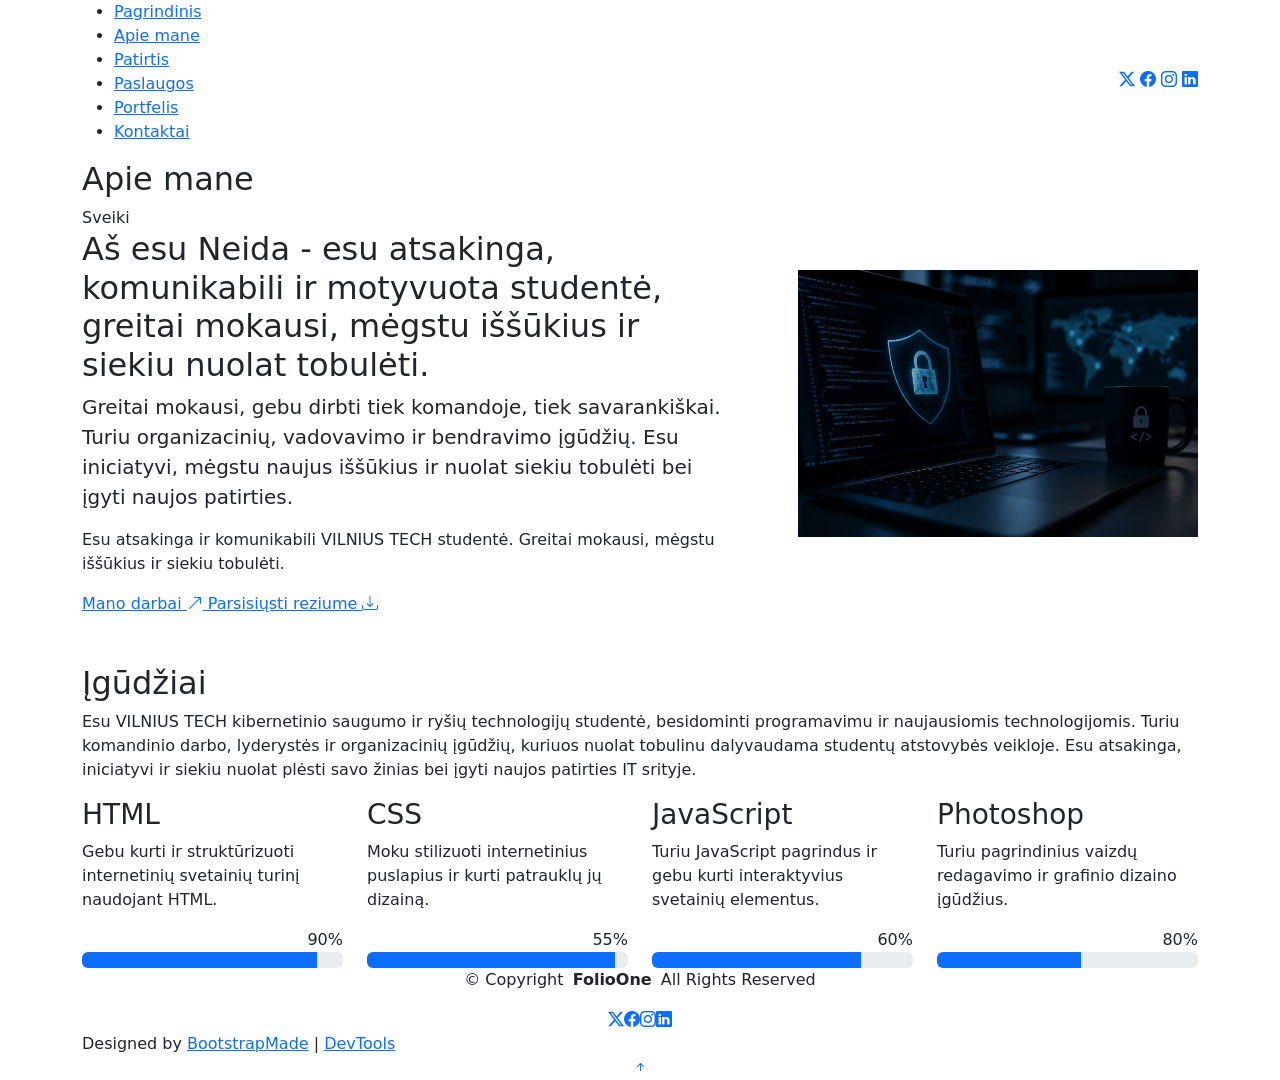
==== about.html @ a446fcab ".." ====
<!DOCTYPE html>
<html lang="en">

<head>
  <meta charset="utf-8">
  <meta content="width=device-width, initial-scale=1.0" name="viewport">
  <title>About - FolioOne Bootstrap Template</title>
  <meta name="description" content="">
  <meta name="keywords" content="">

  <!-- Favicons -->
  <link href="assets/img/favicon.png" rel="icon">
  <link href="assets/img/apple-touch-icon.png" rel="apple-touch-icon">

  <!-- Fonts -->
  <link href="https://fonts.googleapis.com" rel="preconnect">
  <link href="https://fonts.gstatic.com" rel="preconnect" crossorigin>
  <link href="https://fonts.googleapis.com/css2?family=Roboto:ital,wght@0,100;0,300;0,400;0,500;0,700;0,900;1,100;1,300;1,400;1,500;1,700;1,900&family=Poppins:ital,wght@0,100;0,200;0,300;0,400;0,500;0,600;0,700;0,800;0,900;1,100;1,200;1,300;1,400;1,500;1,600;1,700;1,800;1,900&family=Raleway:ital,wght@0,100;0,200;0,300;0,400;0,500;0,600;0,700;0,800;0,900;1,100;1,200;1,300;1,400;1,500;1,600;1,700;1,800;1,900&display=swap" rel="stylesheet">

  <!-- Vendor CSS Files -->
  <link href="assets/vendor/bootstrap/css/bootstrap.min.css" rel="stylesheet">
  <link href="assets/vendor/bootstrap-icons/bootstrap-icons.css" rel="stylesheet">
  <link href="assets/vendor/aos/aos.css" rel="stylesheet">
  <link href="assets/vendor/swiper/swiper-bundle.min.css" rel="stylesheet">
  <link href="assets/vendor/glightbox/css/glightbox.min.css" rel="stylesheet">

  <!-- Main CSS File -->
  <link href="assets/css/main.css" rel="stylesheet">

  <!-- =======================================================
  * Template Name: FolioOne
  * Template URL: https://bootstrapmade.com/folioone-bootstrap-portfolio-website-template/
  * Updated: Aug 23 2025 with Bootstrap v5.3.7
  * Author: BootstrapMade.com
  * License: https://bootstrapmade.com/license/
  ======================================================== -->
</head>

<body class="about-page">

  <header id="header" class="header d-flex align-items-center light-background sticky-top">
    <div class="container position-relative d-flex align-items-center justify-content-between">

      <!-- <a href="index.html" class="logo d-flex align-items-center me-auto me-xl-0">
      <img src="assets/img/logo.webp" alt="">
      <h1 class="sitename">FolioOne</h1> 
    </a> -->

      <nav id="navmenu" class="navmenu">
        <ul>
          <li><a href="index.html">Pagrindinis</a></li>
          <li><a href="about.html" class="active">Apie mane</a></li>
          <li><a href="resume.html">Patirtis</a></li>
          <li><a href="services.html">Paslaugos</a></li>
          <li><a href="portfolio.html">Portfelis</a></li>
          <li><a href="contact.html">Kontaktai</a></li>
        </ul>
        <i class="mobile-nav-toggle d-xl-none bi bi-list"></i>
      </nav>

      <div class="header-social-links">
        <a href="#" class="twitter"><i class="bi bi-twitter-x"></i></a>
        <a href="#" class="facebook"><i class="bi bi-facebook"></i></a>
        <a href="#" class="instagram"><i class="bi bi-instagram"></i></a>
        <a href="#" class="linkedin"><i class="bi bi-linkedin"></i></a>
      </div>

    </div>
  </header>

  <main class="main">

    <!-- About Section -->
    <section id="about" class="about section">

      <!-- Section Title -->
      <div class="container section-title" data-aos="fade-up">
        <h2>Apie mane</h2>
      </div><!-- End Section Title -->

      <div class="container" data-aos="fade-up" data-aos-delay="100">

        <!-- Intro + Photo -->
        <div class="row align-items-center justify-content-between gy-5 mb-5">
          <div class="col-lg-7" data-aos="fade-right" data-aos-delay="150">
            <div class="intro-content">
              <span class="eyebrow">Sveiki</span>
              <h2 class="headline">Aš esu Neida - esu atsakinga, komunikabili ir motyvuota studentė, greitai mokausi, mėgstu iššūkius ir siekiu nuolat tobulėti.</h2>
              <p class="lead">
                Greitai mokausi, gebu dirbti tiek komandoje, tiek savarankiškai. Turiu organizacinių, vadovavimo ir bendravimo įgūdžių. Esu iniciatyvi, mėgstu naujus iššūkius ir nuolat siekiu tobulėti bei įgyti naujos patirties.
              </p>
                Esu atsakinga ir komunikabili VILNIUS TECH studentė. Greitai mokausi, mėgstu iššūkius ir siekiu tobulėti.
              </p>

              <div class="cta-group">
                <a href="#portfolio" class="btn-ghost">
                  Mano darbai <i class="bi bi-arrow-up-right"></i>
                </a>
                <a href="#" class="link-underline">
                  Parsisiųsti reziume <i class="bi bi-download"></i>
                </a>
              </div>
            </div>
          </div>

          <div class="col-lg-5" data-aos="zoom-in" data-aos-delay="250">
            <figure class="profile-figure text-center text-lg-end">
             <img src="assets/img/profile/Kibernetinio saugumo darbo vieta.png" alt="Kibernetinis saugumas" style="width: 400px; height: auto;">
            </figure>
          </div>
        </div>
        <!-- End Intro + Photo -->
      </div>
    </section><!-- /About Section -->

    <!-- Skills Section -->
    <section id="skills" class="skills section">

      <!-- Section Title -->
      <div class="container section-title" data-aos="fade-up">
        <h2>Įgūdžiai</h2>
        <p>Esu VILNIUS TECH kibernetinio saugumo ir ryšių technologijų studentė, besidominti programavimu ir naujausiomis technologijomis. Turiu komandinio darbo, lyderystės ir organizacinių įgūdžių, kuriuos nuolat tobulinu dalyvaudama studentų atstovybės veikloje. Esu atsakinga, iniciatyvi ir siekiu nuolat plėsti savo žinias bei įgyti naujos patirties IT srityje.</p>
      </div><!-- End Section Title -->

      <div class="container" data-aos="fade-up" data-aos-delay="100">

        <div class="row g-4 skills-animation">

          <div class="col-md-6 col-lg-3" data-aos="fade-up" data-aos-delay="100">
            <div class="skill-box">
              <h3>HTML</h3>
              <p>Gebu kurti ir struktūrizuoti internetinių svetainių turinį naudojant HTML.</p>
              <span class="text-end d-block">90%</span>
              <div class="progress">
                <div class="progress-bar" role="progressbar" aria-valuenow="90" aria-valuemin="0" aria-valuemax="100"></div>
              </div>
            </div>
          </div>

          <div class="col-md-6 col-lg-3" data-aos="fade-up" data-aos-delay="200">
            <div class="skill-box">
              <h3>CSS</h3>
              <p>Moku stilizuoti internetinius puslapius ir kurti patrauklų jų dizainą.</p>
              <span class="text-end d-block">55%</span>
              <div class="progress">
                <div class="progress-bar" role="progressbar" aria-valuenow="95" aria-valuemin="0" aria-valuemax="100"></div>
              </div>
            </div>
          </div>

          <div class="col-md-6 col-lg-3" data-aos="fade-up" data-aos-delay="300">
            <div class="skill-box">
              <h3>JavaScript</h3>
              <p>Turiu JavaScript pagrindus ir gebu kurti interaktyvius svetainių elementus.</p>
              <span class="text-end d-block">60%</span>
              <div class="progress">
                <div class="progress-bar" role="progressbar" aria-valuenow="80" aria-valuemin="0" aria-valuemax="100"></div>
              </div>
            </div>
          </div>

          <div class="col-md-6 col-lg-3" data-aos="fade-up" data-aos-delay="400">
            <div class="skill-box">
              <h3>Photoshop</h3>
              <p>Turiu pagrindinius vaizdų redagavimo ir grafinio dizaino įgūdžius.</p>
              <span class="text-end d-block">80%</span>
              <div class="progress">
                <div class="progress-bar" role="progressbar" aria-valuenow="55" aria-valuemin="0" aria-valuemax="100">
                </div>
              </div>
            </div>
          </div>

        </div>

      </div>

    </section><!-- /Skills Section -->
  </main>

  <footer id="footer" class="footer">

    <div class="container">
      <div class="copyright text-center ">
        <p>© <span>Copyright</span> <strong class="px-1 sitename">FolioOne</strong> <span>All Rights Reserved<br></span></p>
      </div>
      <div class="social-links d-flex justify-content-center">
        <a href=""><i class="bi bi-twitter-x"></i></a>
        <a href=""><i class="bi bi-facebook"></i></a>
        <a href=""><i class="bi bi-instagram"></i></a>
        <a href=""><i class="bi bi-linkedin"></i></a>
      </div>
      <div class="credits">
        <!-- All the links in the footer should remain intact. -->
        <!-- You can delete the links only if you've purchased the pro version. -->
        <!-- Licensing information: https://bootstrapmade.com/license/ -->
        <!-- Purchase the pro version with working PHP/AJAX contact form: [buy-url] -->
        Designed by <a href="https://bootstrapmade.com/">BootstrapMade</a> | <a href="https://bootstrapmade.com/tools/">DevTools</a>
      </div>
    </div>

  </footer>

  <!-- Scroll Top -->
  <a href="#" id="scroll-top" class="scroll-top d-flex align-items-center justify-content-center"><i class="bi bi-arrow-up-short"></i></a>

  <!-- Preloader -->
  <div id="preloader"></div>

  <!-- Vendor JS Files -->
  <script src="assets/vendor/bootstrap/js/bootstrap.bundle.min.js"></script>
  <script src="assets/vendor/php-email-form/validate.js"></script>
  <script src="assets/vendor/aos/aos.js"></script>
  <script src="assets/vendor/typed.js/typed.umd.js"></script>
  <script src="assets/vendor/waypoints/noframework.waypoints.js"></script>
  <script src="assets/vendor/purecounter/purecounter_vanilla.js"></script>
  <script src="assets/vendor/swiper/swiper-bundle.min.js"></script>
  <script src="assets/vendor/imagesloaded/imagesloaded.pkgd.min.js"></script>
  <script src="assets/vendor/isotope-layout/isotope.pkgd.min.js"></script>
  <script src="assets/vendor/glightbox/js/glightbox.min.js"></script>

  <!-- Main JS File -->
  <script src="assets/js/main.js"></script>

</body>

</html>
---- assets/css/main.css ----
/**
* Template Name: FolioOne
* Template URL: https://bootstrapmade.com/folioone-bootstrap-portfolio-website-template/
* Updated: Aug 23 2025 with Bootstrap v5.3.7
* Author: BootstrapMade.com
* License: https://bootstrapmade.com/license/
*/

/*--------------------------------------------------------------
# Font & Color Variables
# Help: https://bootstrapmade.com/color-system/
--------------------------------------------------------------*/
/* Fonts */
:root {
  --default-font: "Roboto",  system-ui, -apple-system, "Segoe UI", Roboto, "Helvetica Neue", Arial, "Noto Sans", "Liberation Sans", sans-serif, "Apple Color Emoji", "Segoe UI Emoji", "Segoe UI Symbol", "Noto Color Emoji";
  --heading-font: "Raleway",  sans-serif;
  --nav-font: "Poppins",  sans-serif;
}

/* Global Colors - The following color variables are used throughout the website. Updating them here will change the color scheme of the entire website */
:root { 
  --background-color: #101a20; /* Background color for the entire website, including individual sections */
  --default-color: #e7f2f7; /* Default color used for the majority of the text content across the entire website */
  --heading-color: #ffffff; /* Color for headings, subheadings and title throughout the website */
  --accent-color: #1387c1; /* Accent color that represents your brand on the website. It's used for buttons, links, and other elements that need to stand out */
  --surface-color: #141f26; /* The surface color is used as a background of boxed elements within sections, such as cards, icon boxes, or other elements that require a visual separation from the global background. */
  --contrast-color: #ffffff; /* Contrast color for text, ensuring readability against backgrounds of accent, heading, or default colors. */
}

/* Nav Menu Colors - The following color variables are used specifically for the navigation menu. They are separate from the global colors to allow for more customization options */
:root {
  --nav-color: #ffffff;  /* The default color of the main navmenu links */
  --nav-hover-color: #1387c1; /* Applied to main navmenu links when they are hovered over or active */
  --nav-mobile-background-color: #213642; /* Used as the background color for mobile navigation menu */
  --nav-dropdown-background-color: #051117; /* Used as the background color for dropdown items that appear when hovering over primary navigation items */
  --nav-dropdown-color: #e7f2f7; /* Used for navigation links of the dropdown items in the navigation menu. */
  --nav-dropdown-hover-color: #1387c1; /* Similar to --nav-hover-color, this color is applied to dropdown navigation links when they are hovered over. */
}

/* Color Presets - These classes override global colors when applied to any section or element, providing reuse of the sam color scheme. */

.light-background {
  --background-color: #142027;
  --surface-color: #325264;
}

.dark-background {
  --background-color: #0b1419;
  --default-color: #ffffff;
  --heading-color: #ffffff;
  --surface-color: #252525;
  --contrast-color: #ffffff;
}

/* Smooth scroll */
:root {
  scroll-behavior: smooth;
}

/*--------------------------------------------------------------
# General Styling & Shared Classes
--------------------------------------------------------------*/
body {
  color: var(--default-color);
  background-color: var(--background-color);
  font-family: var(--default-font);
}

a {
  color: var(--accent-color);
  text-decoration: none;
  transition: 0.3s;
}

a:hover {
  color: color-mix(in srgb, var(--accent-color), transparent 25%);
  text-decoration: none;
}

h1,
h2,
h3,
h4,
h5,
h6 {
  color: var(--heading-color);
  font-family: var(--heading-font);
}

/* PHP Email Form Messages
------------------------------*/
.php-email-form .error-message {
  display: none;
  background: #df1529;
  color: #ffffff;
  text-align: left;
  padding: 15px;
  margin-bottom: 24px;
  font-weight: 600;
}

.php-email-form .sent-message {
  display: none;
  color: #ffffff;
  background: #059652;
  text-align: center;
  padding: 15px;
  margin-bottom: 24px;
  font-weight: 600;
}

.php-email-form .loading {
  display: none;
  background: var(--surface-color);
  text-align: center;
  padding: 15px;
  margin-bottom: 24px;
}

.php-email-form .loading:before {
  content: "";
  display: inline-block;
  border-radius: 50%;
  width: 24px;
  height: 24px;
  margin: 0 10px -6px 0;
  border: 3px solid var(--accent-color);
  border-top-color: var(--surface-color);
  animation: php-email-form-loading 1s linear infinite;
}

@keyframes php-email-form-loading {
  0% {
    transform: rotate(0deg);
  }

  100% {
    transform: rotate(360deg);
  }
}

/*--------------------------------------------------------------
# Global Header
--------------------------------------------------------------*/
.header {
  --background-color: rgba(255, 255, 255, 0);
  color: var(--default-color);
  background-color: var(--background-color);
  padding: 15px 0;
  transition: all 0.5s;
  z-index: 997;
  border-bottom: 1px solid color-mix(in srgb, var(--default-color), transparent 92%);
}

.header .logo {
  line-height: 1;
}

.header .logo img {
  max-height: 36px;
  margin-right: 8px;
}

.header .logo h1 {
  font-size: 32px;
  margin: 0;
  font-weight: 400;
  color: var(--heading-color);
}

.header .header-social-links {
  padding-right: 15px;
}

.header .header-social-links a {
  color: color-mix(in srgb, var(--default-color), transparent 40%);
  padding-left: 6px;
  display: inline-block;
  transition: 0.3s;
  font-size: 16px;
}

.header .header-social-links a:hover {
  color: var(--default-color);
}

.header .header-social-links a i {
  line-height: 0px;
}

@media (max-width: 1200px) {
  .header .logo {
    order: 1;
  }

  .header .header-social-links {
    order: 2;
  }

  .header .navmenu {
    order: 3;
  }
}

/* Global Header on Scroll
------------------------------*/
.scrolled .header {
  --background-color: rgba(16, 26, 32, 0.9);
}

/*--------------------------------------------------------------
# Navigation Menu
--------------------------------------------------------------*/
/* Desktop Navigation */
@media (min-width: 1200px) {
  .navmenu {
    padding: 0;
  }

  .navmenu ul {
    margin: 0;
    padding: 0;
    display: flex;
    list-style: none;
    align-items: center;
  }

  .navmenu li {
    position: relative;
  }

  .navmenu>ul>li {
    white-space: nowrap;
    padding: 15px 28px 15px 0;
  }

  .navmenu>ul>li:last-child {
    padding-right: 0;
  }

  .navmenu a,
  .navmenu a:focus {
    color: var(--nav-color);
    font-size: 15px;
    padding: 0 2px;
    font-family: var(--nav-font);
    font-weight: 400;
    display: flex;
    align-items: center;
    justify-content: space-between;
    white-space: nowrap;
    transition: 0.3s;
    position: relative;
  }

  .navmenu a i,
  .navmenu a:focus i {
    font-size: 12px;
    line-height: 0;
    margin-left: 5px;
    transition: 0.3s;
  }

  .navmenu>ul>li>a:before {
    content: "";
    position: absolute;
    height: 2px;
    bottom: -6px;
    left: 0;
    background-color: var(--nav-hover-color);
    visibility: hidden;
    width: 0px;
    transition: all 0.3s ease-in-out 0s;
  }

  .navmenu a:hover:before,
  .navmenu li:hover>a:before,
  .navmenu .active:before {
    visibility: visible;
    width: 25px;
  }

  .navmenu li:hover>a,
  .navmenu .active,
  .navmenu .active:focus {
    color: var(--nav-hover-color);
  }

  .navmenu .dropdown ul {
    margin: 0;
    padding: 10px 0;
    background: var(--nav-dropdown-background-color);
    display: block;
    position: absolute;
    visibility: hidden;
    left: -5px;
    top: 130%;
    opacity: 0;
    transition: 0.3s;
    border-radius: 4px;
    z-index: 99;
    box-shadow: 0px 0px 30px rgba(0, 0, 0, 0.1);
  }

  .navmenu .dropdown ul li {
    min-width: 200px;
  }

  .navmenu .dropdown ul a {
    padding: 10px 20px;
    font-size: 15px;
    text-transform: none;
    color: var(--nav-dropdown-color);
  }

  .navmenu .dropdown ul a i {
    font-size: 12px;
  }

  .navmenu .dropdown ul a:hover,
  .navmenu .dropdown ul .active:hover,
  .navmenu .dropdown ul li:hover>a {
    color: var(--nav-dropdown-hover-color);
  }

  .navmenu .dropdown:hover>ul {
    opacity: 1;
    top: 100%;
    visibility: visible;
  }

  .navmenu .dropdown .dropdown ul {
    top: 0;
    left: -90%;
    visibility: hidden;
  }

  .navmenu .dropdown .dropdown:hover>ul {
    opacity: 1;
    top: 0;
    left: -100%;
    visibility: visible;
  }
}

/* Mobile Navigation */
@media (max-width: 1199px) {
  .mobile-nav-toggle {
    color: var(--nav-color);
    font-size: 28px;
    line-height: 0;
    margin-right: 10px;
    cursor: pointer;
    transition: color 0.3s;
  }

  .navmenu {
    padding: 0;
    z-index: 9997;
  }

  .navmenu ul {
    display: none;
    list-style: none;
    position: absolute;
    inset: 60px 20px 20px 20px;
    padding: 10px 0;
    margin: 0;
    border-radius: 6px;
    background-color: var(--nav-mobile-background-color);
    border: 1px solid color-mix(in srgb, var(--default-color), transparent 90%);
    box-shadow: none;
    overflow-y: auto;
    transition: 0.3s;
    z-index: 9998;
  }

  .navmenu a,
  .navmenu a:focus {
    color: var(--nav-dropdown-color);
    padding: 10px 20px;
    font-family: var(--nav-font);
    font-size: 17px;
    font-weight: 500;
    display: flex;
    align-items: center;
    justify-content: space-between;
    white-space: nowrap;
    transition: 0.3s;
  }

  .navmenu a i,
  .navmenu a:focus i {
    font-size: 12px;
    line-height: 0;
    margin-left: 5px;
    width: 30px;
    height: 30px;
    display: flex;
    align-items: center;
    justify-content: center;
    border-radius: 50%;
    transition: 0.3s;
    background-color: color-mix(in srgb, var(--accent-color), transparent 90%);
  }

  .navmenu a i:hover,
  .navmenu a:focus i:hover {
    background-color: var(--accent-color);
    color: var(--contrast-color);
  }

  .navmenu a:hover,
  .navmenu .active,
  .navmenu .active:focus {
    color: var(--nav-dropdown-hover-color);
  }

  .navmenu .active i,
  .navmenu .active:focus i {
    background-color: var(--accent-color);
    color: var(--contrast-color);
    transform: rotate(180deg);
  }

  .navmenu .dropdown ul {
    position: static;
    display: none;
    z-index: 99;
    padding: 10px 0;
    margin: 10px 20px;
    background-color: var(--nav-dropdown-background-color);
    transition: all 0.5s ease-in-out;
  }

  .navmenu .dropdown ul ul {
    background-color: rgba(33, 37, 41, 0.1);
  }

  .navmenu .dropdown>.dropdown-active {
    display: block;
    background-color: rgba(33, 37, 41, 0.03);
  }

  .mobile-nav-active {
    overflow: hidden;
  }

  .mobile-nav-active .mobile-nav-toggle {
    color: #fff;
    position: absolute;
    font-size: 32px;
    top: 15px;
    right: 15px;
    margin-right: 0;
    z-index: 9999;
  }

  .mobile-nav-active .navmenu {
    position: fixed;
    overflow: hidden;
    inset: 0;
    background: rgba(33, 37, 41, 0.8);
    transition: 0.3s;
  }

  .mobile-nav-active .navmenu>ul {
    display: block;
  }
}

/*--------------------------------------------------------------
# Global Footer
--------------------------------------------------------------*/
.footer {
  color: var(--default-color);
  background-color: var(--background-color);
  font-size: 14px;
  padding: 40px 0;
  position: relative;
  border-top: 1px solid color-mix(in srgb, var(--default-color), transparent 92%);
}

.footer .copyright p {
  margin-bottom: 0;
}

.footer .social-links {
  margin-top: 20px;
}

.footer .social-links a {
  display: flex;
  align-items: center;
  justify-content: center;
  width: 40px;
  height: 40px;
  border-radius: 50%;
  border: 1px solid color-mix(in srgb, var(--default-color), transparent 50%);
  font-size: 16px;
  color: color-mix(in srgb, var(--default-color), transparent 50%);
  margin: 0 5px;
  transition: 0.3s;
}

.footer .social-links a:hover {
  color: var(--accent-color);
  border-color: var(--accent-color);
}

.footer .credits {
  margin-top: 10px;
  font-size: 13px;
  text-align: center;
}

/*--------------------------------------------------------------
# Preloader
--------------------------------------------------------------*/
#preloader {
  position: fixed;
  inset: 0;
  z-index: 9999;
  overflow: hidden;
  background-color: var(--background-color);
  transition: all 0.6s ease-out;
  width: 100%;
  height: 100vh;
}

#preloader:before,
#preloader:after {
  content: "";
  position: absolute;
  border: 4px solid var(--accent-color);
  border-radius: 50%;
  animation: animate-preloader 2s cubic-bezier(0, 0.2, 0.8, 1) infinite;
}

#preloader:after {
  animation-delay: -0.5s;
}

@keyframes animate-preloader {
  0% {
    width: 10px;
    height: 10px;
    top: calc(50% - 5px);
    left: calc(50% - 5px);
    opacity: 1;
  }

  100% {
    width: 72px;
    height: 72px;
    top: calc(50% - 36px);
    left: calc(50% - 36px);
    opacity: 0;
  }
}

/*--------------------------------------------------------------
# Scroll Top Button
--------------------------------------------------------------*/
.scroll-top {
  position: fixed;
  visibility: hidden;
  opacity: 0;
  right: 15px;
  bottom: -15px;
  z-index: 99999;
  background-color: var(--accent-color);
  width: 44px;
  height: 44px;
  border-radius: 50px;
  transition: all 0.4s;
}

.scroll-top i {
  font-size: 24px;
  color: var(--contrast-color);
  line-height: 0;
}

.scroll-top:hover {
  background-color: color-mix(in srgb, var(--accent-color), transparent 20%);
  color: var(--contrast-color);
}

.scroll-top.active {
  visibility: visible;
  opacity: 1;
  bottom: 15px;
}

/*--------------------------------------------------------------
# Disable aos animation delay on mobile devices
--------------------------------------------------------------*/
@media screen and (max-width: 768px) {
  [data-aos-delay] {
    transition-delay: 0 !important;
  }
}

/*--------------------------------------------------------------
# Global Page Titles & Breadcrumbs
--------------------------------------------------------------*/
.page-title {
  color: var(--default-color);
  background-color: var(--background-color);
  position: relative;
}

.page-title .heading {
  padding: 80px 0;
  border-top: 1px solid color-mix(in srgb, var(--default-color), transparent 90%);
}

.page-title .heading h1 {
  font-size: 38px;
  font-weight: 700;
}

.page-title nav {
  background-color: color-mix(in srgb, var(--default-color), transparent 96%);
  padding: 20px 0;
}

.page-title nav ol {
  display: flex;
  flex-wrap: wrap;
  list-style: none;
  padding: 0;
  margin: 0;
  font-size: 16px;
  font-weight: 400;
}

.page-title nav ol li+li {
  padding-left: 10px;
}

.page-title nav ol li+li::before {
  content: "/";
  display: inline-block;
  padding-right: 10px;
  color: color-mix(in srgb, var(--default-color), transparent 70%);
}

/*--------------------------------------------------------------
# Global Sections
--------------------------------------------------------------*/
section,
.section {
  color: var(--default-color);
  background-color: var(--background-color);
  padding: 60px 0;
  scroll-margin-top: 100px;
  overflow: clip;
}

@media (max-width: 1199px) {

  section,
  .section {
    scroll-margin-top: 66px;
  }
}

/*--------------------------------------------------------------
# Global Section Titles
--------------------------------------------------------------*/
.section-title {
  text-align: center;
  padding-bottom: 60px;
  position: relative;
}

.section-title h2 {
  font-size: 3.5rem;
  font-weight: 400;
  line-height: 1.2;
  color: var(--heading-color);
  margin-bottom: 1.5rem;
  letter-spacing: -1px;
}

@media (max-width: 768px) {
  .section-title h2 {
    font-size: 2.5rem;
  }
}

.section-title p {
  font-size: 1.125rem;
  line-height: 1.8;
  color: color-mix(in srgb, var(--default-color), transparent 25%);
  max-width: 900px;
  margin: 0 auto;
  text-wrap: balance;
}

/*--------------------------------------------------------------
# Hero Section
--------------------------------------------------------------*/
.hero {
  padding: 80px 0;
  min-height: 100vh;
  display: flex;
  align-items: center;
}

.hero .hero-content h1 {
  font-size: 3.5rem;
  font-weight: 700;
  margin-bottom: 1rem;
  line-height: 1.2;
}

.hero .hero-content h1 .highlight {
  color: var(--accent-color);
  position: relative;
}

.hero .hero-content h1 .highlight::after {
  content: "";
  position: absolute;
  bottom: 0;
  left: 0;
  width: 100%;
  height: 3px;
  background: linear-gradient(90deg, var(--accent-color), color-mix(in srgb, var(--accent-color), transparent 50%));
  border-radius: 2px;
}

@media (max-width: 768px) {
  .hero .hero-content h1 {
    font-size: 2.5rem;
  }
}

.hero .hero-content h2 {
  font-size: 1.5rem;
  font-weight: 400;
  margin-bottom: 2rem;
  color: color-mix(in srgb, var(--default-color), transparent 20%);
}

.hero .hero-content h2 .typed {
  color: var(--accent-color);
  font-weight: 600;
}

@media (max-width: 768px) {
  .hero .hero-content h2 {
    font-size: 1.25rem;
  }
}

.hero .hero-content p {
  font-size: 1.1rem;
  line-height: 1.6;
  margin-bottom: 2.5rem;
  color: color-mix(in srgb, var(--default-color), transparent 30%);
}

.hero .hero-actions {
  display: flex;
  gap: 1rem;
  margin-bottom: 3rem;
}

.hero .hero-actions .btn {
  padding: 12px 30px;
  border-radius: 50px;
  font-weight: 600;
  text-decoration: none;
  transition: all 0.3s ease;
  border: 2px solid;
}

.hero .hero-actions .btn.btn-primary {
  background: var(--accent-color);
  color: var(--contrast-color);
  border-color: var(--accent-color);
}

.hero .hero-actions .btn.btn-primary:hover {
  background: color-mix(in srgb, var(--accent-color), black 15%);
  border-color: color-mix(in srgb, var(--accent-color), black 15%);
  transform: translateY(-2px);
}

.hero .hero-actions .btn.btn-outline {
  background: transparent;
  color: var(--accent-color);
  border-color: var(--accent-color);
}

.hero .hero-actions .btn.btn-outline:hover {
  transform: translateY(-2px);
}

@media (max-width: 576px) {
  .hero .hero-actions {
    flex-direction: column;
  }

  .hero .hero-actions .btn {
    text-align: center;
  }
}

.hero .social-links {
  display: flex;
  gap: 1rem;
}

.hero .social-links a {
  width: 45px;
  height: 45px;
  background: var(--surface-color);
  border-radius: 50%;
  display: flex;
  align-items: center;
  justify-content: center;
  color: var(--default-color);
  font-size: 1.2rem;
  transition: all 0.3s ease;
}

.hero .social-links a:hover {
  background: var(--accent-color);
  color: var(--contrast-color);
  transform: translateY(-3px);
  box-shadow: 0 8px 25px color-mix(in srgb, var(--accent-color), transparent 70%);
}

.hero .hero-image {
  position: relative;
}

.hero .hero-image .image-wrapper {
  position: relative;
  max-width: 450px;
  margin: 0 auto;
}

.hero .hero-image .image-wrapper img {
  border-radius: 20px;
  box-shadow: 0 5px 15px color-mix(in srgb, var(--default-color), transparent 95%);
  transition: transform 0.3s ease;
}

.hero .hero-image .image-wrapper img:hover {
  transform: scale(1.02);
}

.hero .hero-image .floating-elements {
  position: absolute;
  top: 0;
  left: 0;
  right: 0;
  bottom: 0;
  pointer-events: none;
}

.hero .hero-image .floating-elements .floating-card {
  position: absolute;
  background: var(--surface-color);
  padding: 15px 20px;
  border-radius: 15px;
  box-shadow: 0 10px 30px color-mix(in srgb, var(--default-color), transparent 90%);
  display: flex;
  align-items: center;
  gap: 10px;
  font-weight: 600;
  animation: float 3s ease-in-out infinite;
}

.hero .hero-image .floating-elements .floating-card i {
  font-size: 1.5rem;
  color: var(--accent-color);
}

.hero .hero-image .floating-elements .floating-card.design {
  top: 10%;
  right: -10%;
  animation-delay: 0s;
}

.hero .hero-image .floating-elements .floating-card.code {
  bottom: 30%;
  left: -15%;
  animation-delay: 1s;
}

.hero .hero-image .floating-elements .floating-card.creativity {
  top: 60%;
  right: -5%;
  animation-delay: 2s;
}

@media (max-width: 992px) {
  .hero .hero-image .floating-elements .floating-card {
    display: none;
  }
}

@keyframes float {

  0%,
  100% {
    transform: translateY(0px);
  }

  50% {
    transform: translateY(-10px);
  }
}

@media (max-width: 992px) {
  .hero .hero-content {
    text-align: center;
    margin-bottom: 3rem;
  }
}

/*--------------------------------------------------------------
# About Section
--------------------------------------------------------------*/
.about .intro-content .eyebrow {
  display: inline-block;
  letter-spacing: 0.12em;
  text-transform: uppercase;
  font-size: 12px;
  color: color-mix(in srgb, var(--default-color), transparent 40%);
  margin-bottom: 16px;
}

.about .intro-content .headline {
  font-family: var(--heading-font);
  font-weight: 300;
  line-height: 1.2;
  font-size: clamp(28px, 4vw, 44px);
  margin: 0 0 24px 0;
}

.about .intro-content .lead {
  font-size: 18px;
  line-height: 1.8;
  color: color-mix(in srgb, var(--default-color), transparent 10%);
  margin-bottom: 24px;
}

.about .intro-content p {
  line-height: 1.8;
  margin-bottom: 24px;
  color: color-mix(in srgb, var(--default-color), transparent 5%);
}

.about .intro-content .cta-group {
  display: flex;
  gap: 24px;
  align-items: center;
  margin-top: 24px;
}

.about .intro-content .cta-group .btn-ghost {
  display: inline-flex;
  align-items: center;
  gap: 8px;
  padding: 12px 18px;
  border-radius: 6px;
  color: var(--accent-color);
  background: color-mix(in srgb, var(--accent-color), transparent 92%);
  border: 1px solid color-mix(in srgb, var(--accent-color), transparent 70%);
  transition: 0.3s ease-in-out;
}

.about .intro-content .cta-group .btn-ghost:hover,
.about .intro-content .cta-group .btn-ghost:focus {
  color: var(--contrast-color);
  background: var(--accent-color);
  border-color: var(--accent-color);
  outline: none;
  box-shadow: 0 0 0 3px color-mix(in srgb, var(--accent-color), transparent 70%);
}

.about .intro-content .cta-group .link-underline {
  display: inline-flex;
  align-items: center;
  gap: 8px;
  position: relative;
  color: var(--accent-color);
  padding-bottom: 4px;
  transition: 0.3s ease-in-out;
}

.about .intro-content .cta-group .link-underline::after {
  content: "";
  position: absolute;
  left: 0;
  right: 0;
  bottom: 0;
  height: 1px;
  background: color-mix(in srgb, var(--accent-color), transparent 40%);
  transform: scaleX(0.4);
  transform-origin: left;
  transition: 0.3s ease-in-out;
}

.about .intro-content .cta-group .link-underline:hover,
.about .intro-content .cta-group .link-underline:focus {
  color: color-mix(in srgb, var(--accent-color), transparent 10%);
  outline: none;
}

.about .intro-content .cta-group .link-underline:hover::after,
.about .intro-content .cta-group .link-underline:focus::after {
  transform: scaleX(1);
}

.about .profile-figure {
  margin: 0;
}

.about .profile-figure .profile-photo {
  width: 88%;
  max-width: 440px;
  border-radius: 18px;
  box-shadow: 0 10px 30px color-mix(in srgb, var(--default-color), transparent 92%);
  transform: translateY(0);
  transition: transform 0.3s ease-in-out;
}

.about .profile-figure .profile-caption {
  margin-top: 24px;
  display: flex;
  align-items: center;
  justify-content: center;
}

.about .profile-figure .profile-caption .meta {
  font-size: 14px;
  color: color-mix(in srgb, var(--default-color), transparent 20%);
}

.about .profile-figure .profile-caption .meta .funfact {
  font-size: 13px;
  margin-top: 4px;
  color: color-mix(in srgb, var(--default-color), transparent 35%);
}

.about .profile-figure:hover .profile-photo {
  transform: translateY(-4px);
}

.about .skill-item {
  padding: 24px;
  border-radius: 6px;
  transition: 0.3s ease-in-out;
  background: color-mix(in srgb, var(--surface-color), var(--accent-color) 2%);
  border: 1px solid color-mix(in srgb, var(--default-color), transparent 88%);
  height: 100%;
}

.about .skill-item i {
  font-size: 24px;
  color: var(--accent-color);
  margin-bottom: 16px;
  display: inline-block;
}

.about .skill-item h3 {
  font-size: 16px;
  margin-bottom: 6px;
  font-weight: 500;
}

.about .skill-item p {
  margin: 0;
  font-size: 14px;
  color: color-mix(in srgb, var(--default-color), transparent 25%);
}

.about .skill-item:hover {
  transform: translateY(-3px);
  border-color: color-mix(in srgb, var(--accent-color), transparent 60%);
  box-shadow: 0 10px 30px color-mix(in srgb, var(--default-color), transparent 92%);
}

.about .timeline-item {
  position: relative;
  padding-left: 26px;
}

.about .timeline-item time {
  display: inline-block;
  font-size: 12px;
  letter-spacing: 0.08em;
  text-transform: uppercase;
  color: color-mix(in srgb, var(--default-color), transparent 45%);
  margin-bottom: 6px;
}

.about .timeline-item h4 {
  font-size: 18px;
  font-weight: 400;
  margin: 0 0 6px;
}

.about .timeline-item p {
  font-size: 14px;
  color: color-mix(in srgb, var(--default-color), transparent 25%);
  margin: 0;
}

.about .timeline-item .dot {
  position: absolute;
  left: 0;
  top: 4px;
  width: 10px;
  height: 10px;
  border-radius: 50%;
  background: var(--accent-color);
  box-shadow: 0 0 0 6px color-mix(in srgb, var(--accent-color), transparent 80%);
}

.about .personal-quote {
  padding: 24px 0;
}

.about .personal-quote p {
  font-family: var(--heading-font);
  font-weight: 300;
  font-size: clamp(20px, 3vw, 28px);
  line-height: 1.5;
  color: color-mix(in srgb, var(--default-color), transparent 5%);
  margin: 0 auto;
  max-width: 800px;
}

.about .fact-pill {
  display: flex;
  align-items: center;
  justify-content: center;
  gap: 10px;
  padding: 10px 14px;
  border-radius: 999px;
  border: 1px solid color-mix(in srgb, var(--default-color), transparent 85%);
  background: var(--surface-color);
  color: color-mix(in srgb, var(--default-color), transparent 10%);
  transition: 0.3s ease-in-out;
}

.about .fact-pill i {
  color: var(--accent-color);
}

.about .fact-pill span {
  font-size: 14px;
}

.about .fact-pill:hover {
  transform: translateY(-2px);
  border-color: color-mix(in srgb, var(--accent-color), transparent 60%);
  box-shadow: 0 10px 30px color-mix(in srgb, var(--default-color), transparent 92%);
}

.about .fact-pill:focus-within {
  box-shadow: 0 0 0 3px color-mix(in srgb, var(--accent-color), transparent 70%);
}

@media (max-width: 992px) {
  .about .profile-figure {
    text-align: center !important;
  }

  .about .profile-figure .profile-photo {
    width: 72%;
  }

  .about .intro-content .cta-group {
    flex-wrap: wrap;
  }
}

@media (max-width: 576px) {
  .about .profile-figure .profile-photo {
    width: 100%;
  }
}

/*--------------------------------------------------------------
# Skills Section
--------------------------------------------------------------*/
.skills .skill-box {
  background-color: var(--surface-color);
  padding: 2rem;
  border-radius: 8px;
  box-shadow: 0 0 20px rgba(0, 0, 0, 0.05);
}

.skills .skill-box h3 {
  font-size: 1.2rem;
  margin-bottom: 1rem;
  font-weight: 600;
}

.skills .skill-box p {
  font-size: 0.9rem;
  margin-bottom: 0.8rem;
  opacity: 0.6;
}

.skills .skill-box .progress {
  background-color: color-mix(in srgb, var(--accent-color), transparent 85%);
  border-radius: 50px;
  height: 8px;
  margin-top: 5px;
  overflow: hidden;
}

.skills .skill-box .progress .progress-bar {
  background-color: var(--accent-color);
  height: 100%;
  position: relative;
  border-radius: 50px;
  transition: 0.9s;
  width: 1px;
}

/*--------------------------------------------------------------
# Stats Section
--------------------------------------------------------------*/
.stats .avatars {
  position: relative;
}

.stats .avatars img {
  width: 60px;
  height: 60px;
  border: 3px solid var(--accent-color);
  margin-right: -15px;
  transition: transform 0.3s ease;
}

.stats .avatars img:hover {
  transform: translateY(-5px);
  z-index: 2;
}

.stats .counters h2 {
  color: var(--heading-color);
  font-size: 48px;
  font-weight: 700;
  margin-bottom: 10px;
}

.stats .counters h2 span {
  display: inline-block;
}

.stats .counters p {
  color: var(--default-color);
  font-size: 18px;
  margin: 0;
  opacity: 0.9;
}

@media (max-width: 991px) {
  .stats .row {
    text-align: center;
  }

  .stats .avatars {
    justify-content: center;
    margin-bottom: 40px;
  }

  .stats .counters h2 {
    font-size: 36px;
  }

  .stats .counters p {
    font-size: 16px;
  }

  .stats .counters .col-md-4 {
    margin-bottom: 30px;
  }

  .stats .counters .col-md-4:last-child {
    margin-bottom: 0;
  }
}

@media (max-width: 576px) {
  .stats {
    padding: 60px 0;
  }

  .stats .avatars {
    flex-wrap: wrap;
    justify-content: center;
  }

  .stats .avatars img {
    margin: 0 -8px;
  }
}

/*--------------------------------------------------------------
# Testimonials Section
--------------------------------------------------------------*/
.testimonials .testimonials-carousel,
.testimonials .testimonials-slider {
  overflow: hidden;
}

.testimonials .testimonial-item .testimonial-content {
  border-left: 3px solid var(--accent-color);
  padding-left: 30px;
}

.testimonials .testimonial-item .testimonial-img {
  border-radius: 50%;
  border: 4px solid var(--background-color);
  margin: 0 auto;
}

.testimonials .testimonial-item h3 {
  font-size: 20px;
  font-weight: bold;
  margin: 10px 0 5px 0;
}

.testimonials .testimonial-item h4 {
  font-size: 14px;
  color: color-mix(in srgb, var(--default-color), transparent 40%);
  margin: 0 0 10px 0;
}

.testimonials .testimonial-item .stars i {
  color: #ffc107;
  margin: 0 1px;
}

.testimonials .testimonial-item .quote-icon-left,
.testimonials .testimonial-item .quote-icon-right {
  color: color-mix(in srgb, var(--accent-color), transparent 50%);
  font-size: 26px;
  line-height: 0;
}

.testimonials .testimonial-item .quote-icon-left {
  display: inline-block;
  left: -5px;
  position: relative;
}

.testimonials .testimonial-item .quote-icon-right {
  display: inline-block;
  right: -5px;
  position: relative;
  top: 10px;
  transform: scale(-1, -1);
}

.testimonials .testimonial-item p {
  font-style: italic;
}

.testimonials .swiper-wrapper {
  height: auto;
}

.testimonials .swiper-pagination {
  margin-top: 30px;
  position: relative;
}

.testimonials .swiper-pagination .swiper-pagination-bullet {
  width: 12px;
  height: 12px;
  background-color: color-mix(in srgb, var(--default-color), transparent 85%);
  opacity: 1;
}

.testimonials .swiper-pagination .swiper-pagination-bullet-active {
  background-color: var(--accent-color);
}

/*--------------------------------------------------------------
# Resume Section
--------------------------------------------------------------*/
.resume .resume-item {
  margin-bottom: 3rem;
}

.resume .resume-item .resume-title {
  font-size: 1.75rem;
  font-weight: 700;
  margin-bottom: 1.5rem;
  padding-bottom: 1.5rem;
  position: relative;
  color: var(--heading-color);
}

.resume .resume-item .resume-title::after {
  content: "";
  position: absolute;
  display: block;
  width: 50px;
  height: 3px;
  background: var(--accent-color);
  bottom: 0;
  left: 0;
}

.resume .resume-item .resume-content {
  padding-left: 1.25rem;
  border-left: 2px solid color-mix(in srgb, var(--accent-color), transparent 85%);
}

.resume .resume-item article {
  position: relative;
  margin-bottom: 2.5rem;
}

.resume .resume-item article::before {
  content: "";
  position: absolute;
  width: 16px;
  height: 16px;
  border-radius: 50%;
  left: -1.8rem;
  top: 0.25rem;
  background: var(--background-color);
  border: 2px solid var(--accent-color);
}

.resume .resume-item article h4 {
  font-size: 1.25rem;
  font-weight: 600;
  margin-bottom: 0.5rem;
  color: var(--heading-color);
}

.resume .resume-item article h5 {
  font-size: 1rem;
  background: color-mix(in srgb, var(--accent-color), transparent 92%);
  padding: 0.375rem 0.75rem;
  display: inline-block;
  font-weight: 600;
  margin: 0.5rem 0;
  color: var(--accent-color);
  border-radius: 4px;
}

.resume .resume-item article .institution,
.resume .resume-item article .company {
  font-size: 1rem;
  margin-bottom: 1rem;
  color: color-mix(in srgb, var(--default-color), transparent 25%);
}

.resume .resume-item article p {
  margin-bottom: 1rem;
}

.resume .resume-item article ul {
  padding-left: 1.25rem;
  margin-bottom: 0;
}

.resume .resume-item article ul li {
  padding-bottom: 0.75rem;
  position: relative;
}

.resume .resume-item article ul li:last-child {
  padding-bottom: 0;
}

.resume .skill-item {
  margin-bottom: 2rem;
}

.resume .skill-item h4 {
  font-size: 1rem;
  font-weight: 600;
  margin-bottom: 0.75rem;
  color: var(--heading-color);
}

.resume .skill-item .progress {
  height: 0.75rem;
  background-color: color-mix(in srgb, var(--accent-color), transparent 92%);
  border-radius: 1rem;
  overflow: visible;
}

.resume .skill-item .progress .progress-bar {
  background-color: var(--accent-color);
  position: relative;
  border-radius: 1rem;
  width: 0;
  transition: width 1s ease;
}

.resume .skill-item .progress .progress-bar::after {
  content: attr(aria-valuenow) "%";
  position: absolute;
  right: 0;
  top: -1.75rem;
  font-size: 0.875rem;
  font-weight: 600;
  color: var(--accent-color);
}

@media (max-width: 991.98px) {
  .resume .resume-item {
    margin-bottom: 2rem;
  }
}

@media (max-width: 767.98px) {
  .resume .resume-content {
    padding-left: 1rem !important;
  }

  .resume article::before {
    left: -2rem !important;
  }
}

/*--------------------------------------------------------------
# Services Section
--------------------------------------------------------------*/
.services .service-item {
  display: flex;
  background-color: var(--surface-color);
  border-radius: 12px;
  padding: 2rem;
  height: 100%;
  position: relative;
  overflow: hidden;
  box-shadow: 0 5px 20px rgba(0, 0, 0, 0.03);
  transition: all 0.4s ease;
}

.services .service-item::before {
  content: "";
  position: absolute;
  left: 0;
  top: 0;
  height: 100%;
  width: 4px;
  background-color: var(--accent-color);
  transform: scaleY(0);
  transform-origin: bottom;
  transition: transform 0.4s cubic-bezier(0.65, 0, 0.35, 1);
}

.services .service-item:hover {
  box-shadow: 0 10px 30px rgba(0, 0, 0, 0.08);
  transform: translateY(-5px);
}

.services .service-item:hover::before {
  transform: scaleY(1);
}

.services .service-item:hover .service-icon {
  background-color: var(--accent-color);
  color: var(--contrast-color);
  transform: rotateY(180deg);
}

.services .service-item:hover .service-icon i {
  transform: rotateY(180deg);
}

.services .service-item:hover .service-link i {
  transform: translateX(5px);
}

.services .service-icon {
  flex-shrink: 0;
  width: 70px;
  height: 70px;
  border-radius: 12px;
  background-color: color-mix(in srgb, var(--accent-color), transparent 90%);
  color: var(--accent-color);
  display: flex;
  align-items: center;
  justify-content: center;
  margin-right: 1.5rem;
  transition: all 0.5s ease;
}

.services .service-icon i {
  font-size: 2rem;
  transition: transform 0.5s ease;
}

.services .service-content {
  flex-grow: 1;
}

.services .service-content h3 {
  font-size: 1.4rem;
  margin-bottom: 1rem;
  font-weight: 700;
  color: var(--heading-color);
}

.services .service-content p {
  margin-bottom: 1.25rem;
  color: color-mix(in srgb, var(--default-color), transparent 20%);
}

.services .service-link {
  display: inline-flex;
  align-items: center;
  color: var(--accent-color);
  font-weight: 600;
  text-decoration: none;
  transition: color 0.3s ease;
}

.services .service-link span {
  margin-right: 0.5rem;
}

.services .service-link i {
  transition: transform 0.3s ease;
}

.services .service-link:hover {
  color: color-mix(in srgb, var(--accent-color), transparent 25%);
}

@media (max-width: 767.98px) {
  .services .service-item {
    padding: 1.5rem;
    margin-bottom: 1rem;
  }

  .services .service-icon {
    width: 60px;
    height: 60px;
    margin-right: 1rem;
  }

  .services .service-icon i {
    font-size: 1.5rem;
  }

  .services .service-content h3 {
    font-size: 1.2rem;
    margin-bottom: 0.75rem;
  }

  .services .service-content p {
    margin-bottom: 1rem;
    font-size: 0.95rem;
  }
}

@media (max-width: 575.98px) {
  .services .service-item {
    flex-direction: column;
    text-align: center;
  }

  .services .service-item::before {
    width: 100%;
    height: 4px;
    transform: scaleX(0);
    transform-origin: left;
  }

  .services .service-item:hover::before {
    transform: scaleX(1);
  }

  .services .service-icon {
    margin-right: 0;
    margin-bottom: 1.25rem;
  }

  .services .service-link {
    justify-content: center;
  }
}

/*--------------------------------------------------------------
# Service Details Section
--------------------------------------------------------------*/
.service-details .service-hero {
  margin-bottom: 4rem;
}

.service-details .service-hero .service-meta {
  display: flex;
  align-items: center;
  gap: 1rem;
  margin-bottom: 1.5rem;
}

.service-details .service-hero .service-meta .service-category {
  background: color-mix(in srgb, var(--accent-color), transparent 85%);
  color: var(--accent-color);
  padding: 0.5rem 1rem;
  border-radius: 20px;
  font-size: 0.85rem;
  font-weight: 500;
  letter-spacing: 0.5px;
}

.service-details .service-hero .service-meta .reading-time {
  color: color-mix(in srgb, var(--default-color), transparent 50%);
  font-size: 0.9rem;
  font-weight: 300;
}

.service-details .service-hero h1 {
  font-size: 3.5rem;
  font-weight: 300;
  line-height: 1.2;
  margin-bottom: 1.5rem;
  color: var(--heading-color);
  letter-spacing: -0.02em;
}

.service-details .service-hero .service-description {
  font-size: 1.25rem;
  line-height: 1.7;
  color: color-mix(in srgb, var(--default-color), transparent 25%);
  font-weight: 300;
  margin: 0;
}

.service-details .service-visual {
  margin-bottom: 4rem;
  overflow: hidden;
  border-radius: 4px;
}

.service-details .service-visual img {
  width: 100%;
  height: 400px;
  object-fit: cover;
  transition: transform 0.5s ease;
}

.service-details .service-visual img:hover {
  transform: scale(1.02);
}

.service-details .service-narrative {
  margin-bottom: 5rem;
}

.service-details .service-narrative h3 {
  font-size: 2rem;
  font-weight: 300;
  margin-bottom: 2rem;
  color: var(--heading-color);
  letter-spacing: -0.01em;
}

.service-details .service-narrative p {
  font-size: 1.1rem;
  line-height: 1.8;
  margin-bottom: 2rem;
  color: var(--default-color);
  font-weight: 300;
}

.service-details .benefits-grid {
  display: grid;
  grid-template-columns: repeat(auto-fit, minmax(280px, 1fr));
  gap: 2.5rem;
  margin-top: 3rem;
}

.service-details .benefits-grid .benefit-card {
  text-align: center;
  padding: 0;
}

.service-details .benefits-grid .benefit-card .benefit-icon {
  width: 60px;
  height: 60px;
  background: color-mix(in srgb, var(--accent-color), transparent 90%);
  border-radius: 50%;
  display: flex;
  align-items: center;
  justify-content: center;
  margin: 0 auto 1.5rem;
  transition: all 0.3s ease;
}

.service-details .benefits-grid .benefit-card .benefit-icon i {
  font-size: 1.5rem;
  color: var(--accent-color);
}

.service-details .benefits-grid .benefit-card:hover .benefit-icon {
  background: var(--accent-color);
  transform: translateY(-2px);
}

.service-details .benefits-grid .benefit-card:hover .benefit-icon i {
  color: var(--contrast-color);
}

.service-details .benefits-grid .benefit-card h4 {
  font-size: 1.2rem;
  font-weight: 400;
  margin-bottom: 1rem;
  color: var(--heading-color);
}

.service-details .benefits-grid .benefit-card p {
  font-size: 1rem;
  line-height: 1.6;
  color: color-mix(in srgb, var(--default-color), transparent 30%);
  margin: 0;
}

.service-details .timeline-section {
  margin-bottom: 4rem;
}

.service-details .timeline-section h3 {
  font-size: 2rem;
  font-weight: 300;
  margin-bottom: 3rem;
  color: var(--heading-color);
  letter-spacing: -0.01em;
}

.service-details .timeline-section .timeline {
  position: relative;
}

.service-details .timeline-section .timeline::before {
  content: "";
  position: absolute;
  left: 30px;
  top: 0;
  bottom: 0;
  width: 1px;
  background: color-mix(in srgb, var(--default-color), transparent 85%);
}

.service-details .timeline-section .timeline .timeline-item {
  position: relative;
  padding-left: 80px;
  margin-bottom: 3rem;
}

.service-details .timeline-section .timeline .timeline-item:last-child {
  margin-bottom: 0;
}

.service-details .timeline-section .timeline .timeline-item .timeline-marker {
  position: absolute;
  left: 0;
  top: 0;
  width: 60px;
  height: 60px;
  background: var(--surface-color);
  border: 2px solid color-mix(in srgb, var(--accent-color), transparent 70%);
  border-radius: 50%;
  display: flex;
  align-items: center;
  justify-content: center;
  z-index: 1;
}

.service-details .timeline-section .timeline .timeline-item .timeline-marker span {
  font-size: 1.2rem;
  font-weight: 500;
  color: var(--accent-color);
}

.service-details .timeline-section .timeline .timeline-item .timeline-content h4 {
  font-size: 1.3rem;
  font-weight: 400;
  margin-bottom: 0.75rem;
  color: var(--heading-color);
}

.service-details .timeline-section .timeline .timeline-item .timeline-content p {
  font-size: 1rem;
  line-height: 1.6;
  margin-bottom: 0.5rem;
  color: var(--default-color);
}

.service-details .timeline-section .timeline .timeline-item .timeline-content small {
  color: color-mix(in srgb, var(--default-color), transparent 40%);
  font-size: 0.9rem;
  font-weight: 500;
}

.service-details .service-sidebar {
  padding-left: 2rem;
}

@media (max-width: 992px) {
  .service-details .service-sidebar {
    padding-left: 0;
    margin-top: 4rem;
  }
}

.service-details .overview-card,
.service-details .success-story,
.service-details .consultation-form {
  background: var(--surface-color);
  border-radius: 8px;
  padding: 2.5rem;
  margin-bottom: 2.5rem;
  border: 1px solid color-mix(in srgb, var(--default-color), transparent 93%);
  transition: all 0.3s ease;
}

.service-details .overview-card:hover,
.service-details .success-story:hover,
.service-details .consultation-form:hover {
  border-color: color-mix(in srgb, var(--accent-color), transparent 80%);
}

.service-details .overview-card .overview-header h4 {
  font-size: 1.4rem;
  font-weight: 400;
  margin-bottom: 2rem;
  color: var(--heading-color);
}

.service-details .overview-card .overview-stats {
  display: grid;
  grid-template-columns: repeat(3, 1fr);
  gap: 1.5rem;
  margin-bottom: 2rem;
}

.service-details .overview-card .overview-stats .stat-item {
  text-align: center;
}

.service-details .overview-card .overview-stats .stat-item .stat-number {
  font-size: 2rem;
  font-weight: 300;
  color: var(--accent-color);
  line-height: 1;
  margin-bottom: 0.5rem;
}

.service-details .overview-card .overview-stats .stat-item .stat-label {
  font-size: 0.85rem;
  color: color-mix(in srgb, var(--default-color), transparent 40%);
  font-weight: 500;
  text-transform: uppercase;
  letter-spacing: 0.5px;
}

.service-details .overview-card .overview-details {
  border-top: 1px solid color-mix(in srgb, var(--default-color), transparent 90%);
  padding-top: 1.5rem;
}

.service-details .overview-card .overview-details .detail-row {
  display: flex;
  justify-content: space-between;
  align-items: center;
  margin-bottom: 1rem;
}

.service-details .overview-card .overview-details .detail-row:last-child {
  margin-bottom: 0;
}

.service-details .overview-card .overview-details .detail-row .detail-label {
  font-size: 0.95rem;
  color: color-mix(in srgb, var(--default-color), transparent 30%);
  font-weight: 400;
}

.service-details .overview-card .overview-details .detail-row .detail-value {
  font-size: 0.95rem;
  color: var(--heading-color);
  font-weight: 500;
}

.service-details .success-story .story-quote p {
  font-size: 1.1rem;
  line-height: 1.7;
  color: color-mix(in srgb, var(--default-color), transparent 20%);
  font-style: italic;
  margin-bottom: 2rem;
}

.service-details .success-story .story-author {
  display: flex;
  align-items: center;
  gap: 1rem;
  margin-bottom: 1.5rem;
}

.service-details .success-story .story-author .author-avatar {
  width: 50px;
  height: 50px;
  border-radius: 50%;
  object-fit: cover;
}

.service-details .success-story .story-author .author-details h5 {
  font-size: 1rem;
  font-weight: 500;
  margin-bottom: 0.25rem;
  color: var(--heading-color);
}

.service-details .success-story .story-author .author-details span {
  display: block;
  font-size: 0.9rem;
  color: color-mix(in srgb, var(--default-color), transparent 40%);
  margin-bottom: 0.25rem;
}

.service-details .success-story .story-author .author-details small {
  font-size: 0.8rem;
  color: color-mix(in srgb, var(--default-color), transparent 50%);
}

.service-details .success-story .story-metrics {
  display: grid;
  grid-template-columns: repeat(2, 1fr);
  gap: 1rem;
  padding-top: 1.5rem;
  border-top: 1px solid color-mix(in srgb, var(--default-color), transparent 90%);
}

.service-details .success-story .story-metrics .metric {
  text-align: center;
}

.service-details .success-story .story-metrics .metric .metric-value {
  font-size: 1.5rem;
  font-weight: 500;
  color: var(--accent-color);
  display: block;
  margin-bottom: 0.25rem;
}

.service-details .success-story .story-metrics .metric .metric-label {
  font-size: 0.8rem;
  color: color-mix(in srgb, var(--default-color), transparent 40%);
  text-transform: uppercase;
  letter-spacing: 0.5px;
}

.service-details .consultation-form .form-header {
  margin-bottom: 2rem;
}

.service-details .consultation-form .form-header h4 {
  font-size: 1.4rem;
  font-weight: 400;
  margin-bottom: 0.75rem;
  color: var(--heading-color);
}

.service-details .consultation-form .form-header p {
  font-size: 0.95rem;
  line-height: 1.6;
  color: color-mix(in srgb, var(--default-color), transparent 30%);
  margin: 0;
}

.service-details .consultation-form .form-group {
  margin-bottom: 1.5rem;
}

.service-details .consultation-form .form-input {
  width: 100%;
  padding: 1rem;
  border: 1px solid color-mix(in srgb, var(--default-color), transparent 85%);
  border-radius: 4px;
  font-size: 0.95rem;
  transition: all 0.3s ease;
  background: transparent;
}

.service-details .consultation-form .form-input:focus {
  outline: none;
  border-color: var(--accent-color);
  box-shadow: 0 0 0 3px color-mix(in srgb, var(--accent-color), transparent 90%);
}

.service-details .consultation-form input[type=text],
.service-details .consultation-form input[type=email],
.service-details .consultation-form input[type=tel],
.service-details .consultation-form select,
.service-details .consultation-form textarea {
  color: var(--default-color);
  background-color: var(--surface-color);
  font-size: 14px;
  border-color: color-mix(in srgb, var(--default-color), transparent 80%);
}

.service-details .consultation-form input[type=text]:focus,
.service-details .consultation-form input[type=email]:focus,
.service-details .consultation-form input[type=tel]:focus,
.service-details .consultation-form select:focus,
.service-details .consultation-form textarea:focus {
  border-color: var(--accent-color);
}

.service-details .consultation-form input[type=text]::placeholder,
.service-details .consultation-form input[type=email]::placeholder,
.service-details .consultation-form input[type=tel]::placeholder,
.service-details .consultation-form select::placeholder,
.service-details .consultation-form textarea::placeholder {
  color: color-mix(in srgb, var(--default-color), transparent 70%);
}

.service-details .consultation-form .btn-consultation {
  background: var(--accent-color);
  color: var(--contrast-color);
  border: none;
  padding: 1rem 2rem;
  border-radius: 4px;
  font-size: 0.95rem;
  font-weight: 500;
  width: 100%;
  display: flex;
  align-items: center;
  justify-content: center;
  gap: 0.5rem;
  transition: all 0.3s ease;
  text-transform: none;
}

.service-details .consultation-form .btn-consultation:hover {
  background: color-mix(in srgb, var(--accent-color), transparent 10%);
  transform: translateY(-1px);
}

.service-details .consultation-form .btn-consultation i {
  font-size: 0.9rem;
}

@media (max-width: 768px) {
  .service-details .service-hero h1 {
    font-size: 2.5rem;
  }

  .service-details .service-hero .service-description {
    font-size: 1.1rem;
  }

  .service-details .service-visual img {
    height: 250px;
  }

  .service-details .benefits-grid {
    grid-template-columns: 1fr;
    gap: 2rem;
  }

  .service-details .timeline-section .timeline::before {
    left: 20px;
  }

  .service-details .timeline-section .timeline .timeline-item {
    padding-left: 60px;
  }

  .service-details .timeline-section .timeline .timeline-item .timeline-marker {
    width: 40px;
    height: 40px;
  }

  .service-details .timeline-section .timeline .timeline-item .timeline-marker span {
    font-size: 1rem;
  }

  .service-details .overview-card .overview-stats {
    grid-template-columns: 1fr;
    gap: 1rem;
  }
}

/*--------------------------------------------------------------
# Portfolio Section
--------------------------------------------------------------*/
.portfolio .portfolio-filters {
  display: flex;
  justify-content: center;
  flex-wrap: wrap;
  gap: 10px;
  margin-bottom: 30px;
  padding: 0;
  list-style: none;
}

.portfolio .portfolio-filters li {
  padding: 8px 20px;
  font-size: 0.95rem;
  font-weight: 500;
  border-radius: 30px;
  cursor: pointer;
  transition: all 0.3s ease;
  background-color: color-mix(in srgb, var(--accent-color), transparent 90%);
  color: var(--accent-color);
}

.portfolio .portfolio-filters li:hover {
  background-color: color-mix(in srgb, var(--accent-color), transparent 80%);
}

.portfolio .portfolio-filters li.filter-active {
  background-color: var(--accent-color);
  color: var(--contrast-color);
}

.portfolio .portfolio-card {
  background-color: var(--surface-color);
  border-radius: 10px;
  overflow: hidden;
  box-shadow: 0 5px 15px rgba(0, 0, 0, 0.05);
  margin-bottom: 30px;
  transition: all 0.3s ease;
}

.portfolio .portfolio-card:hover {
  transform: translateY(-10px);
  box-shadow: 0 10px 30px rgba(0, 0, 0, 0.1);
}

.portfolio .portfolio-card:hover .portfolio-img .portfolio-overlay {
  opacity: 1;
}

.portfolio .portfolio-card:hover .portfolio-img img {
  transform: scale(1.1);
}

.portfolio .portfolio-card .portfolio-img {
  position: relative;
  overflow: hidden;
}

.portfolio .portfolio-card .portfolio-img img {
  width: 100%;
  height: auto;
  transition: transform 0.5s ease;
}

.portfolio .portfolio-card .portfolio-img .portfolio-overlay {
  position: absolute;
  top: 0;
  left: 0;
  width: 100%;
  height: 100%;
  background: rgba(0, 0, 0, 0.6);
  display: flex;
  align-items: center;
  justify-content: center;
  gap: 15px;
  opacity: 0;
  transition: all 0.3s ease;
}

.portfolio .portfolio-card .portfolio-img .portfolio-overlay a {
  width: 45px;
  height: 45px;
  background-color: var(--accent-color);
  color: var(--contrast-color);
  border-radius: 50%;
  display: flex;
  align-items: center;
  justify-content: center;
  font-size: 1.2rem;
  transition: all 0.3s ease;
}

.portfolio .portfolio-card .portfolio-img .portfolio-overlay a:hover {
  background-color: color-mix(in srgb, var(--accent-color), #fff 20%);
  transform: translateY(-5px);
}

.portfolio .portfolio-card .portfolio-info {
  padding: 20px;
}

.portfolio .portfolio-card .portfolio-info h4 {
  font-size: 1.2rem;
  font-weight: 700;
  margin-bottom: 5px;
  color: var(--heading-color);
}

.portfolio .portfolio-card .portfolio-info p {
  font-size: 0.9rem;
  color: var(--default-color);
  margin-bottom: 10px;
}

.portfolio .portfolio-card .portfolio-info .portfolio-tags {
  display: flex;
  flex-wrap: wrap;
  gap: 8px;
}

.portfolio .portfolio-card .portfolio-info .portfolio-tags span {
  font-size: 0.8rem;
  padding: 4px 12px;
  border-radius: 20px;
  background-color: color-mix(in srgb, var(--accent-color), transparent 90%);
  color: var(--accent-color);
}

.portfolio .btn-primary {
  background-color: var(--accent-color);
  border-color: var(--accent-color);
  color: var(--contrast-color);
  padding: 12px 30px;
  font-weight: 600;
  border-radius: 5px;
  transition: all 0.3s ease;
}

.portfolio .btn-primary:hover {
  background-color: color-mix(in srgb, var(--accent-color), #000 10%);
  border-color: color-mix(in srgb, var(--accent-color), #000 10%);
  transform: translateY(-3px);
  box-shadow: 0 5px 15px rgba(0, 0, 0, 0.1);
}

/*--------------------------------------------------------------
# Portfolio Details Section
--------------------------------------------------------------*/
.portfolio-details {
  --section-spacing: 2.5rem;
}

.portfolio-details .portfolio-details-media {
  position: relative;
}

.portfolio-details .portfolio-details-media .main-image {
  margin-bottom: 1rem;
  border-radius: 20px;
  overflow: hidden;
  box-shadow: 0 10px 30px rgba(0, 0, 0, 0.08);
}

.portfolio-details .portfolio-details-media .main-image .portfolio-details-slider {
  position: relative;
}

.portfolio-details .portfolio-details-media .main-image .portfolio-details-slider .swiper-wrapper {
  height: auto !important;
}

.portfolio-details .portfolio-details-media .main-image .portfolio-details-slider .swiper-slide img {
  aspect-ratio: 3/2;
  object-fit: cover;
  width: 100%;
}

.portfolio-details .portfolio-details-media .main-image .portfolio-details-slider .swiper-button-next,
.portfolio-details .portfolio-details-media .main-image .portfolio-details-slider .swiper-button-prev {
  background-color: var(--contrast-color);
  width: 40px;
  height: 40px;
  border-radius: 50%;
  transition: all 0.3s ease;
}

.portfolio-details .portfolio-details-media .main-image .portfolio-details-slider .swiper-button-next:after,
.portfolio-details .portfolio-details-media .main-image .portfolio-details-slider .swiper-button-prev:after {
  font-size: 16px;
  color: var(--accent-color);
  font-weight: bold;
}

.portfolio-details .portfolio-details-media .main-image .portfolio-details-slider .swiper-button-next:hover,
.portfolio-details .portfolio-details-media .main-image .portfolio-details-slider .swiper-button-prev:hover {
  background-color: var(--accent-color);
}

.portfolio-details .portfolio-details-media .main-image .portfolio-details-slider .swiper-button-next:hover:after,
.portfolio-details .portfolio-details-media .main-image .portfolio-details-slider .swiper-button-prev:hover:after {
  color: var(--contrast-color);
}

.portfolio-details .portfolio-details-media .thumbnail-grid img {
  height: 80px;
  object-fit: cover;
  border-radius: 8px;
  cursor: pointer;
  transition: all 0.3s ease;
  box-shadow: 0 4px 10px rgba(0, 0, 0, 0.05);
}

.portfolio-details .portfolio-details-media .thumbnail-grid img:hover {
  transform: translateY(-5px);
  box-shadow: 0 8px 15px rgba(0, 0, 0, 0.1);
}

.portfolio-details .portfolio-details-media .tech-stack-badges {
  display: flex;
  flex-wrap: wrap;
  gap: 10px;
  margin-top: 1.5rem;
}

.portfolio-details .portfolio-details-media .tech-stack-badges span {
  display: inline-block;
  padding: 6px 12px;
  font-size: 13px;
  font-weight: 500;
  border-radius: 20px;
  background-color: color-mix(in srgb, var(--heading-color), transparent 85%);
  color: var(--heading-color);
  transition: all 0.3s ease;
}

.portfolio-details .portfolio-details-media .tech-stack-badges span:hover {
  background-color: color-mix(in srgb, var(--heading-color), transparent 70%);
  transform: translateY(-2px);
}

.portfolio-details .portfolio-details-content {
  padding: 0 0 0 2rem;
  height: 100%;
  display: flex;
  flex-direction: column;
}

.portfolio-details .portfolio-details-content .project-meta {
  display: flex;
  flex-wrap: wrap;
  justify-content: space-between;
  margin-bottom: 1.5rem;
}

.portfolio-details .portfolio-details-content .project-meta .badge-wrapper .project-badge {
  display: inline-block;
  padding: 8px 16px;
  background-color: color-mix(in srgb, var(--accent-color), transparent 90%);
  color: var(--accent-color);
  border-radius: 30px;
  font-weight: 600;
  font-size: 14px;
}

.portfolio-details .portfolio-details-content .project-meta .date-client {
  display: flex;
  gap: 1.5rem;
}

.portfolio-details .portfolio-details-content .project-meta .date-client .meta-item {
  display: flex;
  align-items: center;
  font-size: 14px;
  color: color-mix(in srgb, var(--default-color), transparent 30%);
}

.portfolio-details .portfolio-details-content .project-meta .date-client .meta-item i {
  margin-right: 6px;
  color: var(--accent-color);
}

.portfolio-details .portfolio-details-content .project-title {
  font-size: 2.2rem;
  margin-bottom: 1rem;
  font-weight: 700;
  line-height: 1.2;
  color: var(--heading-color);
}

.portfolio-details .portfolio-details-content .project-website {
  display: flex;
  align-items: center;
  margin-bottom: 1.5rem;
}

.portfolio-details .portfolio-details-content .project-website i {
  font-size: 22px;
  color: var(--accent-color);
  margin-right: 8px;
}

.portfolio-details .portfolio-details-content .project-website a {
  font-weight: 500;
  transition: all 0.3s;
}

.portfolio-details .portfolio-details-content .project-website a:hover {
  letter-spacing: 0.5px;
}

.portfolio-details .portfolio-details-content .project-overview {
  margin-bottom: var(--section-spacing);
}

.portfolio-details .portfolio-details-content .project-overview .lead {
  font-size: 1.1rem;
  line-height: 1.7;
  color: color-mix(in srgb, var(--default-color), transparent 15%);
  margin-bottom: 1.5rem;
}

.portfolio-details .portfolio-details-content .project-overview .project-accordion .accordion-item {
  border: none;
  background: none;
  margin-bottom: 10px;
}

.portfolio-details .portfolio-details-content .project-overview .project-accordion .accordion-item .accordion-header .accordion-button {
  padding: 1rem;
  font-weight: 600;
  font-size: 1rem;
  color: var(--heading-color);
  background-color: color-mix(in srgb, var(--surface-color), transparent 70%);
  border-radius: 8px !important;
  box-shadow: none;
}

.portfolio-details .portfolio-details-content .project-overview .project-accordion .accordion-item .accordion-header .accordion-button:not(.collapsed) {
  background-color: var(--surface-color);
  color: var(--accent-color);
  border-bottom-left-radius: 0 !important;
  border-bottom-right-radius: 0 !important;
  box-shadow: 0 4px 10px rgba(0, 0, 0, 0.03);
}

.portfolio-details .portfolio-details-content .project-overview .project-accordion .accordion-item .accordion-header .accordion-button:not(.collapsed) i {
  color: var(--accent-color);
}

.portfolio-details .portfolio-details-content .project-overview .project-accordion .accordion-item .accordion-header .accordion-button::after {
  background-size: 14px;
  width: 14px;
  height: 14px;
}

.portfolio-details .portfolio-details-content .project-overview .project-accordion .accordion-item .accordion-header .accordion-button i {
  font-size: 1.1rem;
}

.portfolio-details .portfolio-details-content .project-overview .project-accordion .accordion-item .accordion-body {
  padding: 1rem;
  background-color: var(--surface-color);
  border-bottom-left-radius: 8px;
  border-bottom-right-radius: 8px;
}

.portfolio-details .portfolio-details-content .project-overview .project-accordion .accordion-item .accordion-body p {
  margin-bottom: 0;
  color: color-mix(in srgb, var(--default-color), transparent 25%);
  line-height: 1.6;
}

.portfolio-details .portfolio-details-content .project-features {
  margin-bottom: var(--section-spacing);
}

.portfolio-details .portfolio-details-content .project-features h3 {
  display: flex;
  align-items: center;
  font-size: 1.25rem;
  margin-bottom: 1.2rem;
}

.portfolio-details .portfolio-details-content .project-features h3 i {
  margin-right: 10px;
  color: var(--accent-color);
  font-size: 1.1em;
}

.portfolio-details .portfolio-details-content .project-features .feature-list {
  list-style: none;
  padding-left: 0;
}

.portfolio-details .portfolio-details-content .project-features .feature-list li {
  display: flex;
  align-items: center;
  padding: 8px 0;
  font-size: 15px;
  color: color-mix(in srgb, var(--default-color), transparent 15%);
}

.portfolio-details .portfolio-details-content .project-features .feature-list li i {
  color: var(--accent-color);
  margin-right: 10px;
  font-size: 1.1em;
}

.portfolio-details .portfolio-details-content .cta-buttons {
  display: flex;
  flex-wrap: wrap;
  gap: 1rem;
  margin-top: auto;
}

.portfolio-details .portfolio-details-content .cta-buttons .btn-view-project {
  padding: 12px 28px;
  background-color: var(--accent-color);
  color: var(--contrast-color);
  border-radius: 30px;
  font-weight: 500;
  transition: all 0.3s ease;
}

.portfolio-details .portfolio-details-content .cta-buttons .btn-view-project:hover {
  background-color: color-mix(in srgb, var(--accent-color), black 15%);
  transform: translateY(-3px);
  box-shadow: 0 8px 15px rgba(0, 0, 0, 0.1);
}

.portfolio-details .portfolio-details-content .cta-buttons .btn-next-project {
  padding: 12px 28px;
  background-color: color-mix(in srgb, var(--heading-color), transparent 90%);
  color: var(--heading-color);
  border-radius: 30px;
  font-weight: 500;
  transition: all 0.3s ease;
  display: flex;
  align-items: center;
  gap: 8px;
}

.portfolio-details .portfolio-details-content .cta-buttons .btn-next-project i {
  transition: transform 0.3s ease;
}

.portfolio-details .portfolio-details-content .cta-buttons .btn-next-project:hover {
  background-color: color-mix(in srgb, var(--heading-color), transparent 80%);
}

.portfolio-details .portfolio-details-content .cta-buttons .btn-next-project:hover i {
  transform: translateX(3px);
}

@media (max-width: 1199.98px) {
  .portfolio-details .portfolio-details-content {
    padding-left: 1rem;
  }
}

@media (max-width: 991.98px) {
  .portfolio-details .portfolio-details-content {
    padding: 2rem 0 0 0;
  }

  .portfolio-details .portfolio-details-content .cta-buttons {
    margin-top: 2rem;
  }
}

@media (max-width: 767.98px) {
  .portfolio-details .project-meta {
    flex-direction: column;
    gap: 1rem;
  }

  .portfolio-details .project-meta .date-client {
    flex-direction: column;
    gap: 0.5rem;
  }

  .portfolio-details .cta-buttons {
    flex-direction: column;
    width: 100%;
  }

  .portfolio-details .cta-buttons a {
    width: 100%;
    text-align: center;
  }
}

/*--------------------------------------------------------------
# Contact Section
--------------------------------------------------------------*/
.contact .info-box {
  background-color: var(--surface-color);
  padding: 3rem;
  border-radius: 1rem;
  height: 100%;
}

.contact .info-box h3 {
  color: var(--contrast-color);
  font-size: 2rem;
  margin-bottom: 1rem;
}

@media (max-width: 767.98px) {
  .contact .info-box h3 {
    font-size: 1.75rem;
  }
}

.contact .info-box p {
  opacity: 0.8;
  margin-bottom: 2rem;
}

.contact .info-box a {
  color: var(--contrast-color);
}

@media (max-width: 992px) {
  .contact .info-box {
    padding: 1.5rem;
  }
}

.contact .info-item {
  display: flex;
  gap: 1.5rem;
  margin-bottom: 2rem;
}

.contact .info-item:last-child {
  margin-bottom: 0;
}

.contact .info-item .icon-box {
  width: 3.5rem;
  height: 3.5rem;
  background-color: var(--surface-color);
  border-radius: 50%;
  display: flex;
  align-items: center;
  justify-content: center;
  flex-shrink: 0;
  transition: 0.3s;
}

.contact .info-item .icon-box i {
  font-size: 1.5rem;
  color: var(--contrast-color);
}

.contact .info-item:hover .icon-box {
  background-color: var(--accent-color);
}

.contact .info-item .content h4 {
  color: var(--contrast-color);
  font-size: 1.25rem;
  margin-bottom: 0.5rem;
  font-weight: 700;
}

.contact .info-item .content p {
  margin-bottom: 0.25rem;
  font-size: 0.95rem;
}

.contact .info-item .content p:last-child {
  margin-bottom: 0;
}

.contact .contact-form {
  background-color: var(--surface-color);
  padding: 3rem;
  border-radius: 1rem;
  height: 100%;
  box-shadow: 0 0 25px rgba(0, 0, 0, 0.05);
}

@media (max-width: 992px) {
  .contact .contact-form {
    padding: 1.5rem;
  }
}

.contact .contact-form h3 {
  font-size: 2rem;
  margin-bottom: 1rem;
}

@media (max-width: 768px) {
  .contact .contact-form h3 {
    font-size: 1.75rem;
  }
}

.contact .contact-form p {
  color: color-mix(in srgb, var(--default-color), transparent 25%);
  margin-bottom: 2rem;
}

.contact .contact-form .form-control,
.contact .contact-form .form-select {
  padding: 0.875rem 1.25rem;
  border-color: color-mix(in srgb, var(--default-color), transparent 90%);
  border-radius: 0.5rem;
  background-color: transparent;
  color: var(--default-color);
}

.contact .contact-form .form-control:focus,
.contact .contact-form .form-select:focus {
  box-shadow: none;
  border-color: var(--accent-color);
}

.contact .contact-form .form-control::placeholder,
.contact .contact-form .form-select::placeholder {
  color: color-mix(in srgb, var(--default-color), transparent 50%);
}

.contact .contact-form .btn {
  background-color: color-mix(in srgb, var(--surface-color), transparent 80%);
  color: var(--contrast-color);
  padding: 1rem 2rem;
  border-radius: 2rem;
  display: inline-flex;
  align-items: center;
  gap: 0.5rem;
  transition: 0.3s;
}

.contact .contact-form .btn i {
  font-size: 1.25rem;
}

.contact .contact-form .btn:hover {
  background-color: color-mix(in srgb, var(--surface-color), transparent 70%);
}

/*--------------------------------------------------------------
# Starter Section Section
--------------------------------------------------------------*/
.starter-section {
  /* Add your styles here */
}
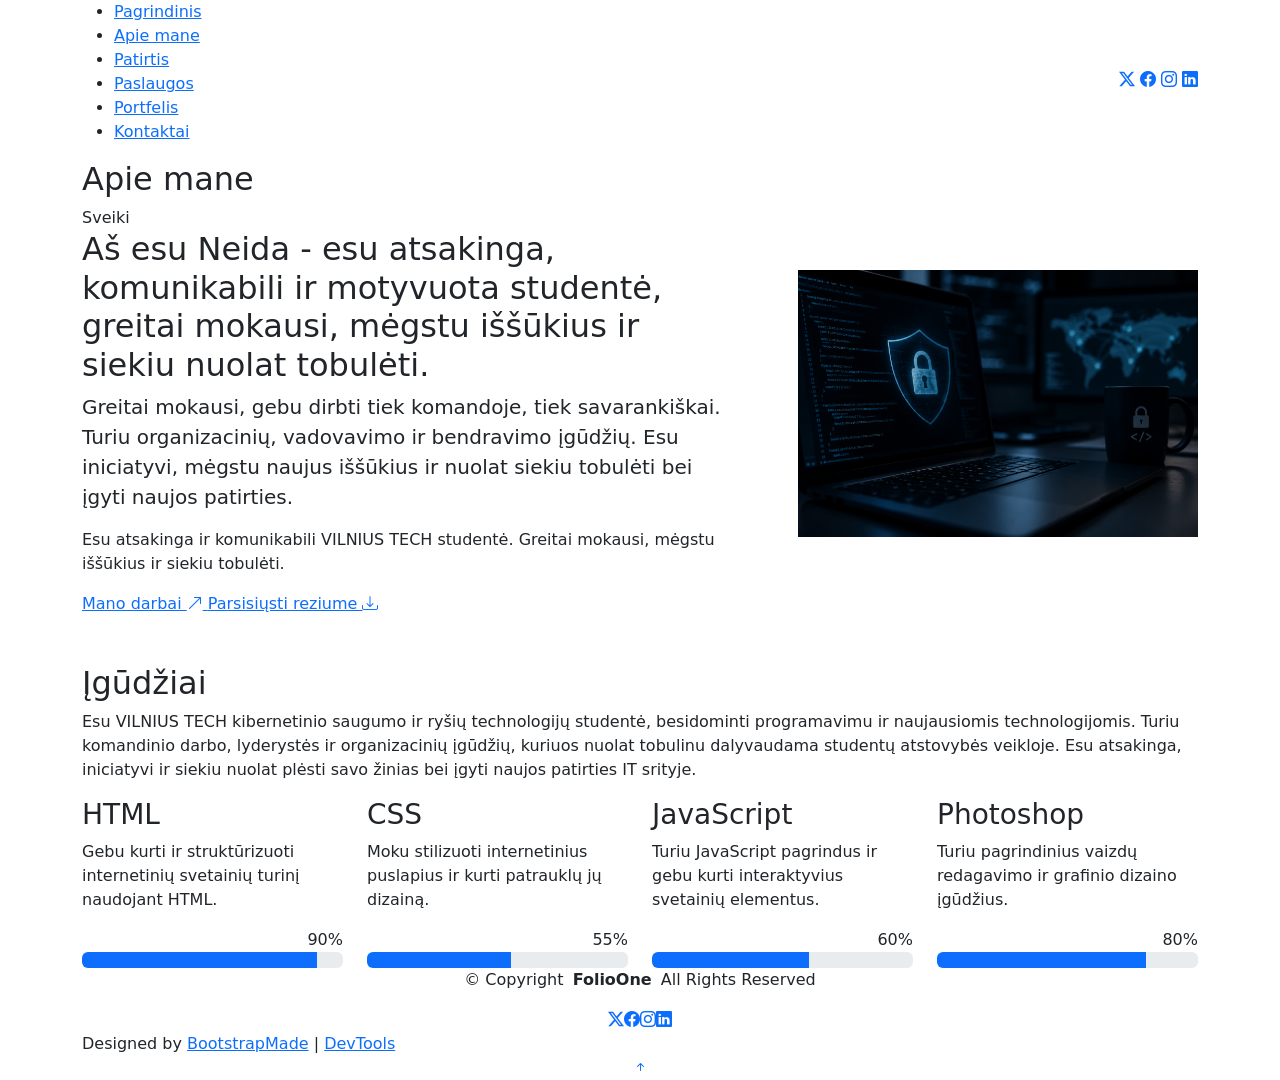
==== commit 21861ff4: ".." ====
--- a/about.html
+++ b/about.html
@@ -143,7 +143,7 @@
               <p>Moku stilizuoti internetinius puslapius ir kurti patrauklų jų dizainą.</p>
               <span class="text-end d-block">55%</span>
               <div class="progress">
-                <div class="progress-bar" role="progressbar" aria-valuenow="95" aria-valuemin="0" aria-valuemax="100"></div>
+                <div class="progress-bar" role="progressbar" aria-valuenow="55" aria-valuemin="0" aria-valuemax="100"></div>
               </div>
             </div>
           </div>
@@ -154,7 +154,7 @@
               <p>Turiu JavaScript pagrindus ir gebu kurti interaktyvius svetainių elementus.</p>
               <span class="text-end d-block">60%</span>
               <div class="progress">
-                <div class="progress-bar" role="progressbar" aria-valuenow="80" aria-valuemin="0" aria-valuemax="100"></div>
+                <div class="progress-bar" role="progressbar" aria-valuenow="60" aria-valuemin="0" aria-valuemax="100"></div>
               </div>
             </div>
           </div>
@@ -165,7 +165,7 @@
               <p>Turiu pagrindinius vaizdų redagavimo ir grafinio dizaino įgūdžius.</p>
               <span class="text-end d-block">80%</span>
               <div class="progress">
-                <div class="progress-bar" role="progressbar" aria-valuenow="55" aria-valuemin="0" aria-valuemax="100">
+                <div class="progress-bar" role="progressbar" aria-valuenow="80" aria-valuemin="0" aria-valuemax="100">
                 </div>
               </div>
             </div>
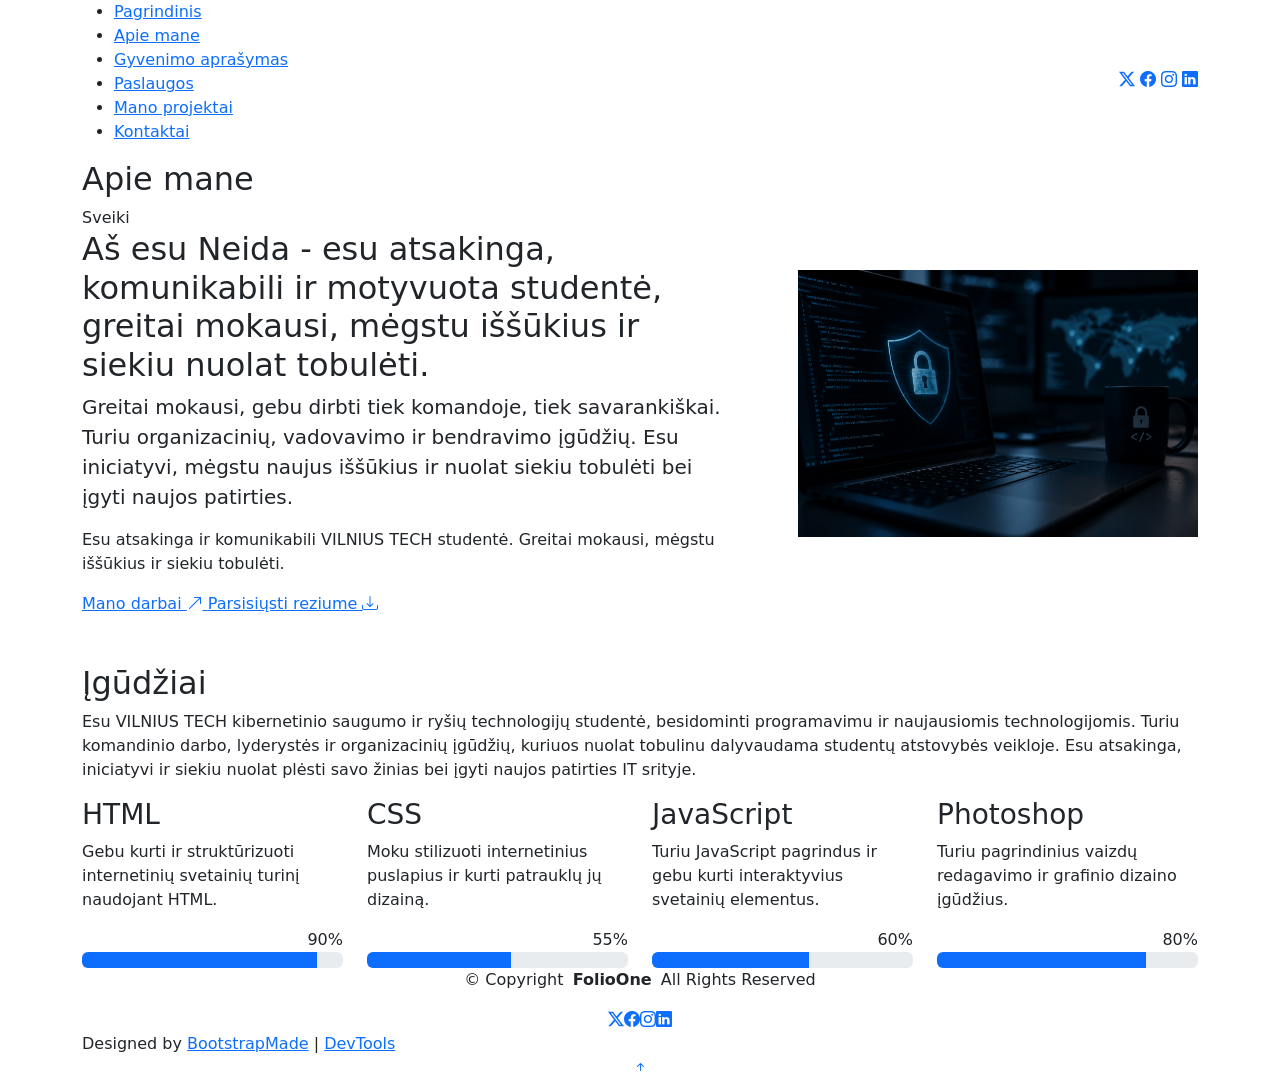
==== commit b742c796: "..." ====
--- a/about.html
+++ b/about.html
@@ -1,15 +1,16 @@
 <!DOCTYPE html>
-<html lang="en">
+<html lang="lt">
 
 <head>
   <meta charset="utf-8">
   <meta content="width=device-width, initial-scale=1.0" name="viewport">
-  <title>About - FolioOne Bootstrap Template</title>
-  <meta name="description" content="">
-  <meta name="keywords" content="">
+   <title>Mano CV</title>
+  <meta name="description" content="Neida Butrimaitė CV puslapis">
+  <meta name="author" content="Neida Butrimaitė">
+  <meta name="keywords" content="CV, Neida Butrimaitė, kibernetinis saugumas">
 
   <!-- Favicons -->
-  <link href="assets/img/favicon.png" rel="icon">
+  <link href="assets/img/favicon1.png" rel="icon">
   <link href="assets/img/apple-touch-icon.png" rel="apple-touch-icon">
 
   <!-- Fonts -->
@@ -50,9 +51,9 @@
         <ul>
           <li><a href="index.html">Pagrindinis</a></li>
           <li><a href="about.html" class="active">Apie mane</a></li>
-          <li><a href="resume.html">Patirtis</a></li>
+          <li><a href="resume.html">Gyvenimo aprašymas</a></li>
           <li><a href="services.html">Paslaugos</a></li>
-          <li><a href="portfolio.html">Portfelis</a></li>
+          <li><a href="portfolio.html">Mano projektai</a></li>
           <li><a href="contact.html">Kontaktai</a></li>
         </ul>
         <i class="mobile-nav-toggle d-xl-none bi bi-list"></i>
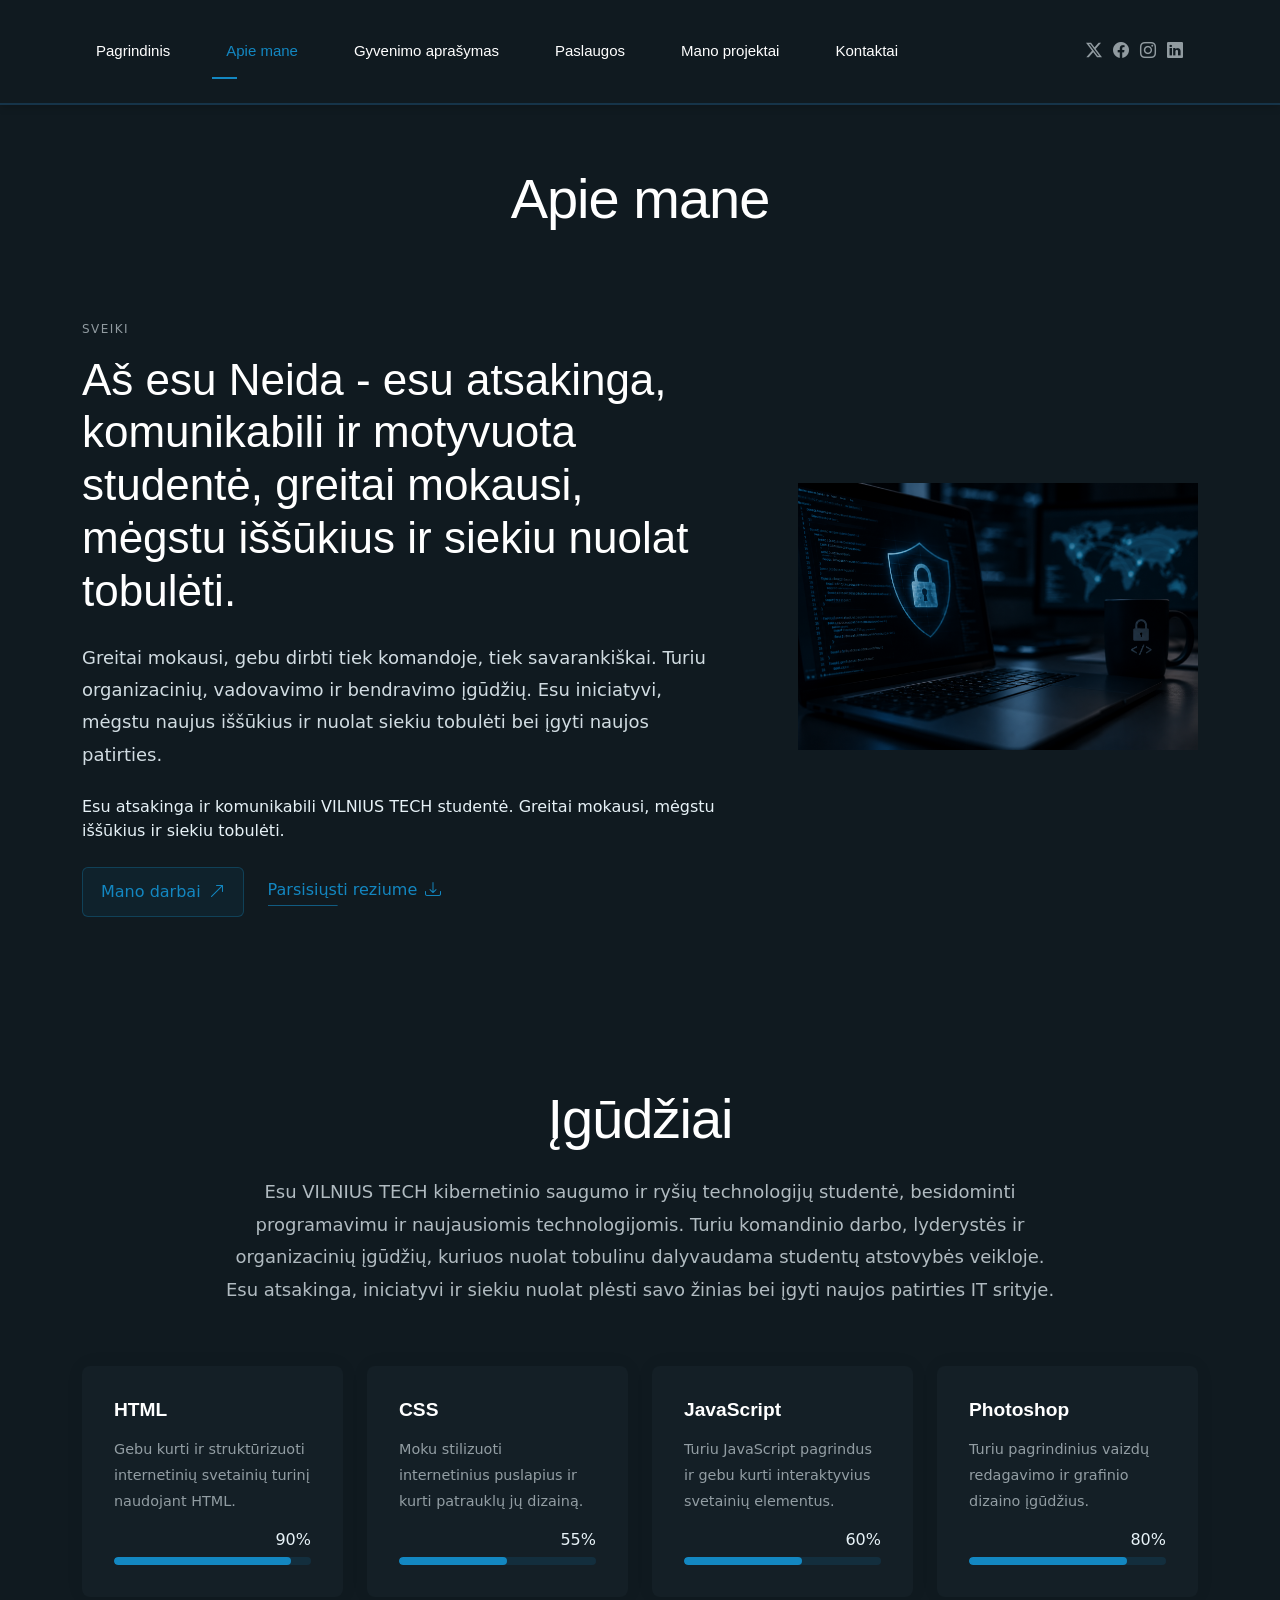
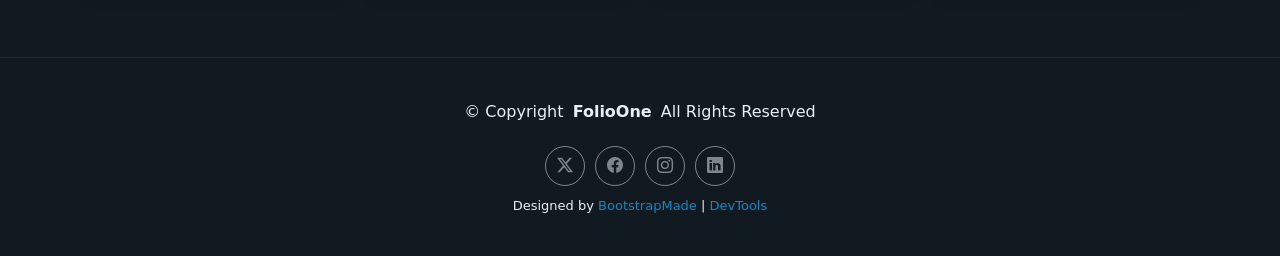
==== commit 6e02c0ee: "..." ====
--- a/about.html
+++ b/about.html
@@ -27,6 +27,7 @@
 
   <!-- Main CSS File -->
   <link href="assets/css/main.css" rel="stylesheet">
+  <link href="assets/css/custom.css" rel="stylesheet">
 
   <!-- =======================================================
   * Template Name: FolioOne
--- a/assets/css/main.css
+++ b/assets/css/main.css
@@ -2851,5 +2851,31 @@
 # Starter Section Section
 --------------------------------------------------------------*/
 .starter-section {
-  /* Add your styles here */
-}+
+/* Paslaugu lentele */
+.mano-lentele {
+  width: 100%;
+  border-collapse: collapse;
+}
+
+.mano-lentele th,
+.mano-lentele td {
+  border: 1px solid #34495e;
+  padding: 15px;
+  text-align: left;
+}
+
+.mano-lentele th {
+  background-color: #163449;
+  color: white;
+}
+
+.mano-lentele tr:nth-child(even) {
+  background-color: #172b38;
+}
+
+.mano-lentele tr:hover {
+  background-color: #244257;
+}
+
+}
--- a/assets/css/custom.css
+++ b/assets/css/custom.css
@@ -0,0 +1,135 @@
+/* Antrastes */
+h1 {
+    font-size: 40px;
+    font-weight: bold;
+  }
+  
+  h2 {
+    font-size: 32px;
+    font-weight: bold;
+  }
+  
+  h3 {
+    font-size: 25px;
+    font-weight: 600;
+  }
+  
+  /* Pastraipos */
+  p {
+    font-size: 16px;
+    line-height: 1.8;
+    margin-bottom: 18px;
+  }
+  
+  /* Nuorodos */
+  a {
+    text-decoration: none;
+  }
+  
+  a:hover {
+    color: #28a9e0;
+  }
+  
+  /* Mygtukai */
+  .btn {
+    padding: 12px 22px;
+    border-radius: 10px;
+    transition: 0.3s;
+  }
+  
+  .btn:hover {
+    transform: translateY(-2px);
+  }
+  
+  .btn:active {
+    transform: scale(0.97);
+  }
+  
+/* Navigacija */
+.header {
+    border-bottom: 2px solid #163449;
+    box-shadow: 0 2px 8px #00000030;
+  }
+  
+  .navmenu a {
+    padding: 10px 14px;
+    border-radius: 8px;
+  }
+  
+  .navmenu a:hover {
+    color: #28a9e0;
+  }
+  
+  /* Mygtukas i virsu */
+  .scroll-top {
+    background-color: #168bc2;
+    border: 2px solid #ffffff;
+    border-radius: 50%;
+    box-shadow: 0 4px 12px #00000040;
+  }
+
+    /* Nenumeruotas sarasas */
+    .mano-sarasas {
+        list-style-type: square;
+        padding-left: 30px;
+    }
+    
+    .mano-sarasas li {
+        margin-bottom: 8px;
+    }
+    
+    /* Idetinis sarasas */
+    .mano-sarasas ul {
+        list-style-type: circle;
+        padding-left: 25px;
+    }
+    
+    /* Numeruotas sarasas */
+    .mano-etapai {
+        list-style-type: decimal;
+        padding-left: 30px;
+    }
+    
+    .mano-etapai li {
+        margin-bottom: 10px;
+    }
+        
+
+/* Paslaugu lentele */
+.mano-lentele {
+    width: 100%;
+    border-collapse: collapse;
+    margin-top: 20px;
+  }
+  
+  .mano-lentele th,
+  .mano-lentele td {
+    border: 1px solid #34495e;
+    padding: 15px;
+    text-align: left;
+  }
+  
+  .mano-lentele th {
+    background-color: #163449;
+    color: white;
+  }
+  
+  .mano-lentele tr:nth-child(even) {
+    background-color: #172b38;
+  }
+  
+  .mano-lentele tr:hover {
+    background-color: #244257;
+  }
+
+/* Korteles */
+.service-item,
+.portfolio-card {
+  border: 1px solid #243b4a;
+  border-radius: 15px;
+  padding: 20px;
+  box-shadow: 0 4px 12px #00000030;
+  margin-bottom: 20px;
+}
+  
+  
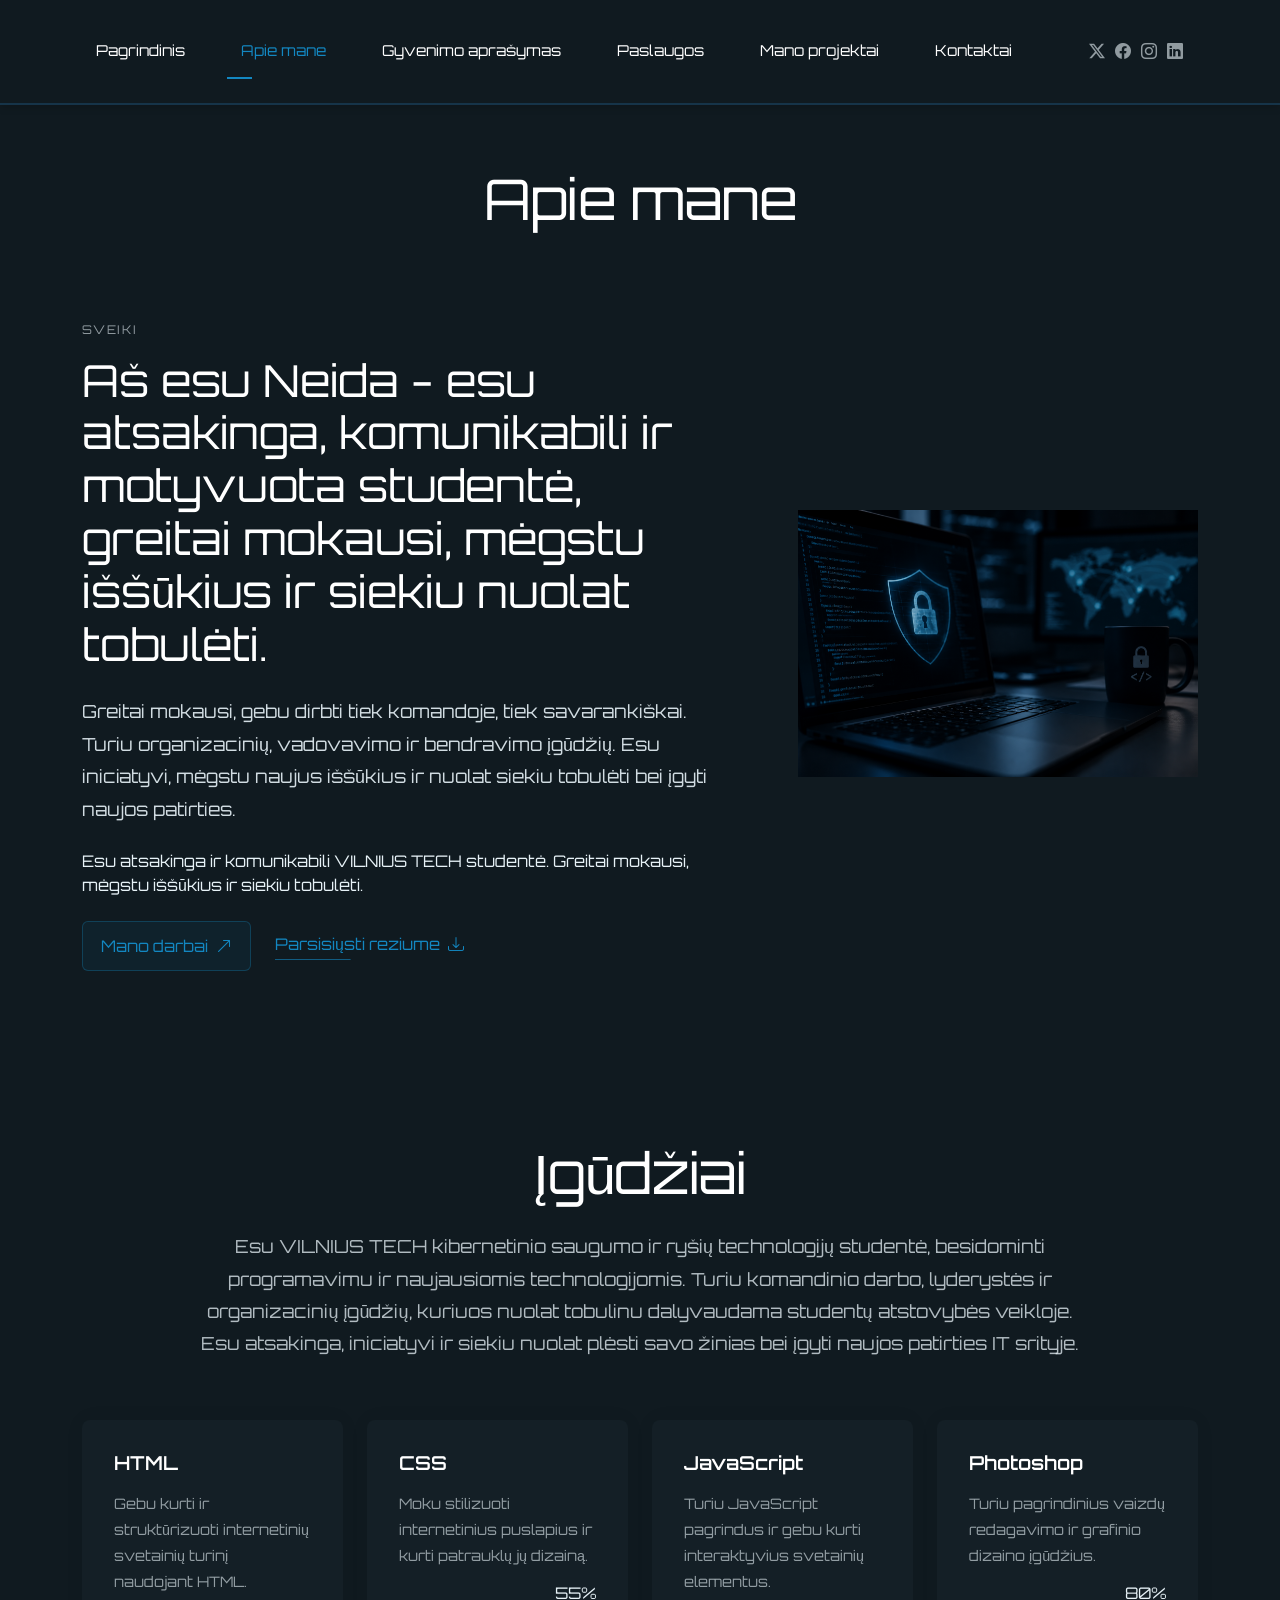
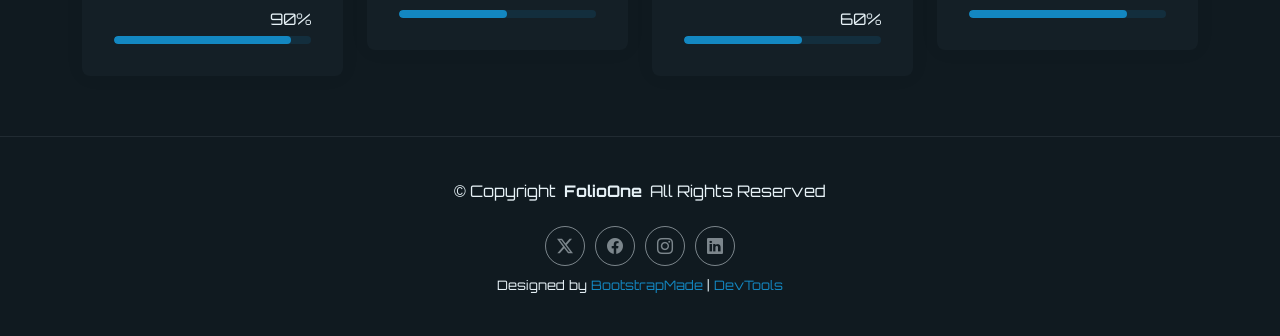
==== commit 03fca945: ".." ====
--- a/about.html
+++ b/about.html
@@ -26,6 +26,7 @@
   <link href="assets/vendor/glightbox/css/glightbox.min.css" rel="stylesheet">
 
   <!-- Main CSS File -->
+  <link href="https://fonts.googleapis.com/css2?family=Orbitron:wght@400;500;600;700;800&display=swap" rel="stylesheet">
   <link href="assets/css/main.css" rel="stylesheet">
   <link href="assets/css/custom.css" rel="stylesheet">
 
--- a/assets/css/custom.css
+++ b/assets/css/custom.css
@@ -131,5 +131,97 @@
   box-shadow: 0 4px 12px #00000030;
   margin-bottom: 20px;
 }
-  
+
+/* Grazios sarasu korteles */
+.mano-kortele {
+    background-color: #172d3e;
+    border: 1px solid #28485c;
+    border-radius: 15px;
+    padding: 30px;
+    height: 100%;
+    box-shadow: 0 4px 12px #00000030;
+    transition: 0.3s;
+  }
+  
+  .mano-kortele:hover {
+    transform: translateY(-5px);
+    border-color: #28a9e0;
+  }
+  
+  .mano-kortele h2 {
+    font-size: 24px;
+    color: #ffffff;
+    margin-bottom: 25px;
+    border-bottom: 2px solid #28a9e0;
+    padding-bottom: 15px;
+  }
+  
+  /* Technologiju sarasas */
+  .mano-kortele .mano-sarasas {
+    list-style-type: square;
+    padding-left: 25px;
+  }
+  
+  .mano-kortele .mano-sarasas li {
+    padding: 5px 0;
+    color: #d9e7ef;
+  }
+  
+  .mano-kortele .mano-sarasas li::marker {
+    color: #28a9e0;
+  }
+  
+  .mano-kortele .mano-sarasas ul {
+    list-style-type: circle;
+    padding-left: 25px;
+  }
+  
+  /* Numeruotas sarasas */
+  .mano-kortele .mano-etapai {
+    list-style-type: decimal;
+    padding-left: 30px;
+  }
+  
+  .mano-kortele .mano-etapai li {
+    padding: 10px;
+    margin-bottom: 12px;
+    background-color: #203b4e;
+    border-radius: 8px;
+    color: #ffffff;
+  }
+  
+  .mano-kortele .mano-etapai li::marker {
+    color: #28a9e0;
+    font-weight: bold;
+  }
+
+/* Vaizdo ir garso irasu korteles */
+.mano-kortele video {
+    width: 100%;
+    aspect-ratio: 16 / 9;
+    object-fit: cover;
+    border-radius: 10px;
+  }
+  
+  .mano-kortele iframe {
+    border: none;
+    border-radius: 10px;
+  }
+  
+  .mano-kortele audio {
+    width: 100%;
+    margin-top: 10px;
+  }
+  
+  .mano-kortele .ratio {
+    overflow: hidden;
+    border-radius: 10px;
+  }
+
+/* Orbitron sriftas */
+body,
+body *:not(i) {
+  font-family: 'Orbitron', sans-serif !important;
+}
+
   
